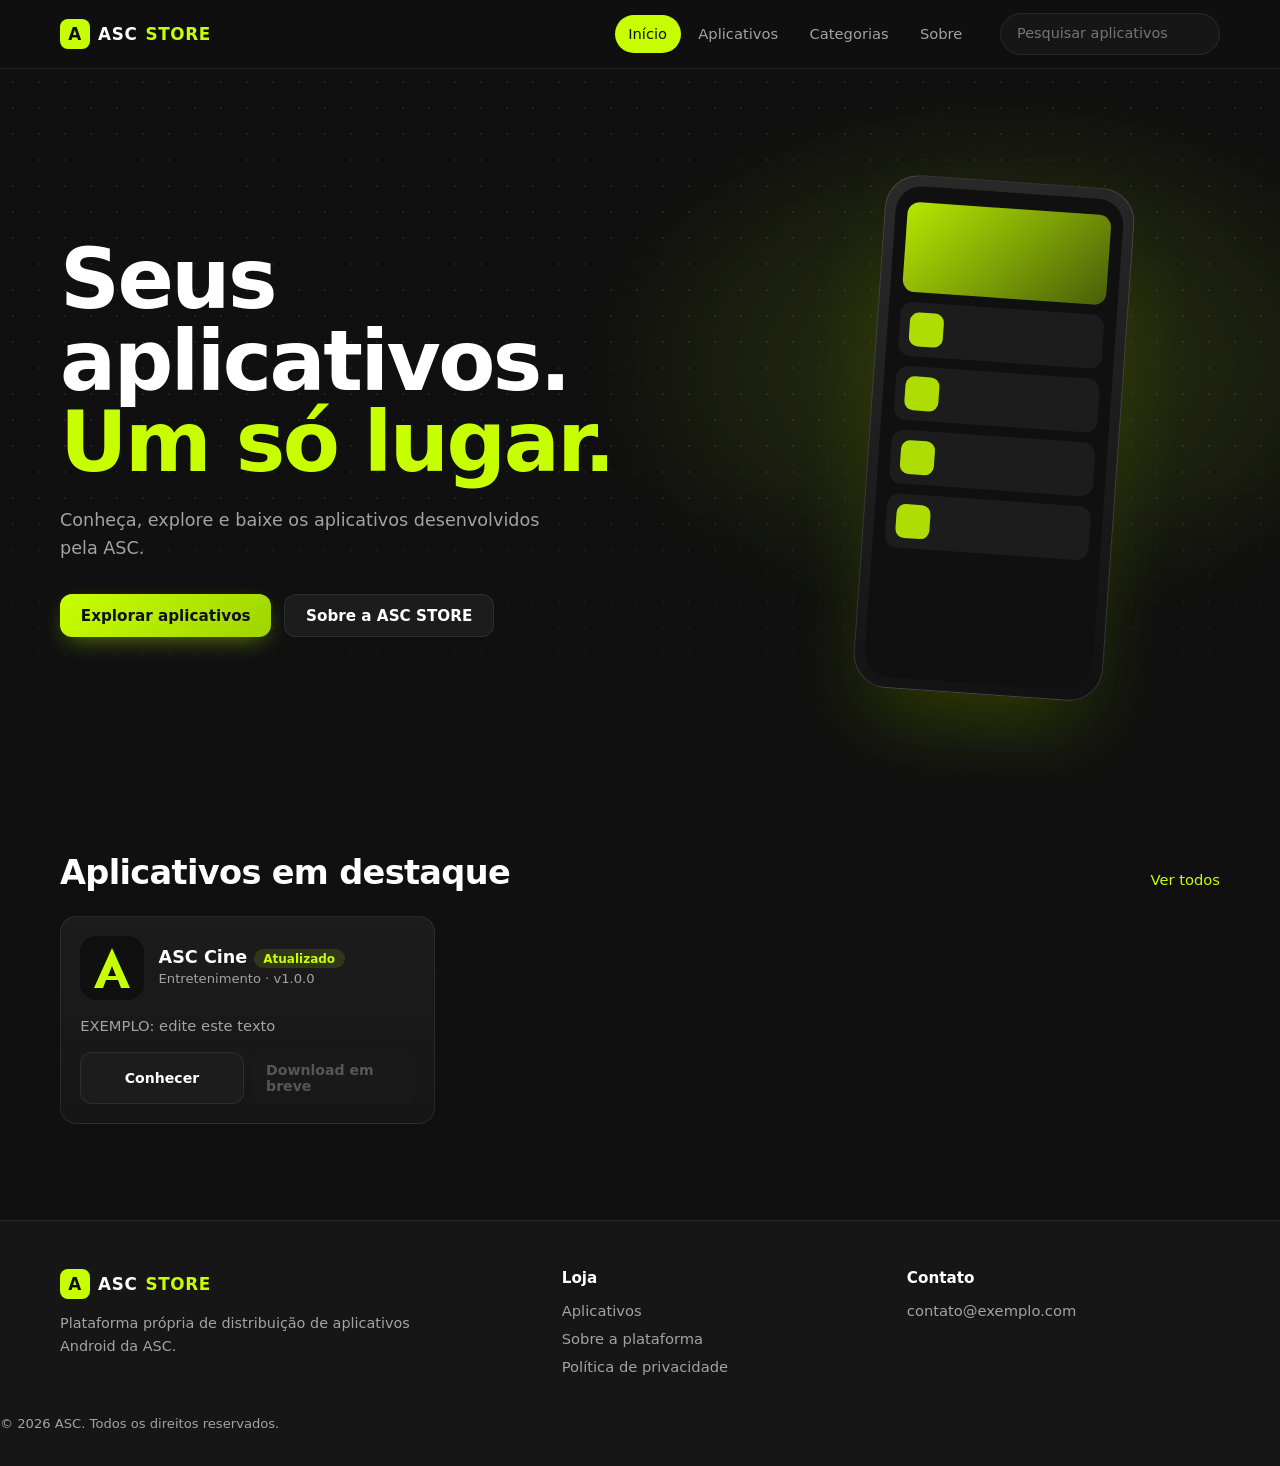
==== index.html @ db4d2349 "Add files via upload" ====
<!doctype html>
<html lang="pt-BR">
<head>
<meta charset="utf-8">
<meta name="viewport" content="width=device-width,initial-scale=1">
<title>ASC STORE — Seus aplicativos. Um só lugar.</title>
<meta name="description" content="Conheça, explore e baixe os aplicativos Android desenvolvidos pela ASC.">
<meta name="theme-color" content="#101010">
<meta property="og:title" content="ASC STORE"><meta property="og:description" content="Conheça, explore e baixe os aplicativos desenvolvidos pela ASC.">
<meta property="og:type" content="website">
<link rel="icon" href="assets/brand/favicon.svg" type="image/svg+xml">
<link rel="stylesheet" href="css/style.css">
</head>
<body>
<a class="skip" href="#main">Ir para o conteúdo</a>
<header class="top"><div class="wrap bar">
  <a class="logo" href="#/" aria-label="ASC STORE – início"><span class="mark">A</span>ASC<b>STORE</b></a>
  <nav id="nav" aria-label="Principal">
    <a href="#/" data-r="home">Início</a><a href="#/apps" data-r="apps">Aplicativos</a>
    <a href="#/apps?cat=" data-r="cats" id="catLink">Categorias</a><a href="#/sobre" data-r="sobre">Sobre</a>
  </nav>
  <form class="search" role="search" id="searchForm"><input id="q" type="search" placeholder="Pesquisar aplicativos" aria-label="Pesquisar aplicativos" autocomplete="off"></form>
</div></header>
<main id="main" tabindex="-1"></main>
<footer class="foot"><div class="wrap">
  <div><a class="logo" href="#/"><span class="mark">A</span>ASC<b>STORE</b></a><p>Plataforma própria de distribuição de aplicativos Android da ASC.</p></div>
  <div><h4>Loja</h4><a href="#/apps">Aplicativos</a><a href="#/sobre">Sobre a plataforma</a><a href="#/privacidade">Política de privacidade</a></div>
  <div><h4>Contato</h4><a id="contact" href="mailto:contato@exemplo.com">contato@exemplo.com</a></div>
</div><p class="copy wrap">© <span id="yr"></span> ASC. Todos os direitos reservados.</p></footer>
<script src="js/app.js"></script>
</body></html>
---- css/style.css ----
:root{--bg:#101010;--s1:#161616;--s2:#1c1c1c;--line:rgba(255,255,255,.08);--lime:#C8FF00;--lime2:#9FD400;--tx:#fff;--mut:#A3A3A3;--r:14px;
--f:"Space Grotesk","Sora",ui-sans-serif,system-ui,"Segoe UI",Roboto,sans-serif}
*{box-sizing:border-box;margin:0}html{scroll-behavior:smooth}
body{background:var(--bg);color:var(--tx);font:16px/1.6 Inter,var(--f);-webkit-font-smoothing:antialiased;min-height:100vh}
a{color:inherit;text-decoration:none}img{max-width:100%;display:block}
:focus-visible{outline:2px solid var(--lime);outline-offset:3px;border-radius:6px}
.skip{position:absolute;left:-999px;background:var(--lime);color:#101010;padding:.5rem 1rem;z-index:99}.skip:focus{left:1rem;top:1rem}
.wrap{width:min(1160px,92%);margin:auto}
.top{position:sticky;top:0;z-index:20;background:rgba(16,16,16,.72);backdrop-filter:blur(16px);border-bottom:1px solid var(--line)}
.bar{display:flex;align-items:center;gap:1.5rem;height:68px}
.logo{display:flex;align-items:center;gap:.5rem;font:700 1.05rem var(--f);letter-spacing:.04em}.logo b{color:var(--lime);font-weight:700}
.mark{display:grid;place-items:center;width:30px;height:30px;border-radius:8px;background:var(--lime);color:#101010;font-weight:800}
nav{display:flex;gap:.25rem;margin-left:auto}nav a{padding:.45rem .85rem;border-radius:999px;color:var(--mut);font-size:.92rem;transition:.2s}
nav a:hover{color:#fff}nav a.on{color:#101010;background:var(--lime)}
.search input{width:220px;background:var(--s1);border:1px solid var(--line);color:#fff;padding:.55rem 1rem;border-radius:999px;font:inherit;font-size:.9rem;transition:.2s}
.search input:focus{outline:none;border-color:var(--lime);box-shadow:0 0 0 4px rgba(200,255,0,.12)}
.btn{display:inline-flex;align-items:center;justify-content:center;gap:.5rem;padding:.7rem 1.3rem;border-radius:12px;font:600 .95rem var(--f);border:1px solid var(--line);background:var(--s2);color:#fff;cursor:pointer;transition:.2s}
.btn:hover{border-color:rgba(200,255,0,.5)}
.btn.pri{background:linear-gradient(135deg,var(--lime),var(--lime2));color:#101010;border:0;box-shadow:0 8px 24px -8px rgba(200,255,0,.5)}
.btn.pri:hover{transform:translateY(-2px);box-shadow:0 12px 30px -8px rgba(200,255,0,.65)}
.btn[aria-disabled=true]{opacity:.45;pointer-events:none;box-shadow:none;background:var(--s2);color:var(--mut)}
.hero{position:relative;overflow:hidden;padding:clamp(3rem,9vw,7rem) 0}
.hero:before{content:"";position:absolute;inset:0;background:radial-gradient(600px 400px at 78% 40%,rgba(200,255,0,.16),transparent 70%),radial-gradient(circle,rgba(255,255,255,.07) 1px,transparent 1.5px) 0 0/26px 26px;-webkit-mask:linear-gradient(#000 55%,transparent);mask:linear-gradient(#000 55%,transparent)}
.hero .wrap{position:relative;display:grid;grid-template-columns:1.2fr .8fr;gap:2rem;align-items:center}
h1{font:700 clamp(2.6rem,7vw,5.2rem)/.98 var(--f);letter-spacing:-.03em;animation:in .8s both}
h1 span{display:block;color:var(--lime)}
.hero p{color:var(--mut);max-width:46ch;margin:1.4rem 0 2rem;font-size:1.1rem}.hero .row{display:flex;gap:.8rem;flex-wrap:wrap}
@keyframes in{from{opacity:0;transform:translateY(18px)}}
.phone{justify-self:center;width:250px;aspect-ratio:9/18.5;border-radius:34px;padding:10px;background:linear-gradient(160deg,#2a2a2a,#111);border:1px solid rgba(255,255,255,.14);box-shadow:0 40px 80px -20px rgba(200,255,0,.25),0 30px 60px -20px #000;transform:rotate(4deg)}
.screen{height:100%;border-radius:26px;background:var(--bg);padding:16px 12px;display:grid;gap:10px;align-content:start;overflow:hidden}
.screen i{display:block;height:54px;border-radius:12px;background:var(--s2);position:relative}.screen i:first-child{height:90px;background:linear-gradient(135deg,rgba(200,255,0,.9),rgba(159,212,0,.4))}
.screen i:not(:first-child):after{content:"";position:absolute;left:10px;top:10px;width:34px;height:34px;border-radius:9px;background:var(--lime);opacity:.85}
section.blk{padding:3rem 0}.head{display:flex;justify-content:space-between;align-items:end;gap:1rem;margin-bottom:1.5rem}
h2{font:700 clamp(1.5rem,3vw,2.1rem)/1.1 var(--f);letter-spacing:-.02em}.head a{color:var(--lime);font-size:.92rem}
.grid{display:grid;grid-template-columns:repeat(auto-fill,minmax(290px,1fr));gap:1.1rem}
.card{display:flex;flex-direction:column;gap:.9rem;padding:1.2rem;border-radius:16px;background:linear-gradient(180deg,var(--s2),var(--s1));border:1px solid var(--line);transition:.25s}
.card:hover{transform:translateY(-4px);border-color:rgba(200,255,0,.45);box-shadow:0 20px 40px -20px rgba(200,255,0,.25)}
.ch{display:flex;gap:.9rem;align-items:center}.ico{width:64px;height:64px;border-radius:16px;object-fit:cover;background:var(--s2);flex:none}
.card h3{font:600 1.1rem var(--f)}.meta{color:var(--mut);font-size:.82rem}.card p{color:var(--mut);font-size:.92rem;flex:1}
.acts{display:flex;gap:.6rem}.acts .btn{flex:1;padding:.6rem .8rem;font-size:.88rem}
.tag{display:inline-block;font-size:.75rem;padding:.15rem .6rem;border-radius:999px;background:rgba(200,255,0,.12);color:var(--lime);margin-left:.4rem}
.tools{display:flex;gap:.7rem;flex-wrap:wrap;margin-bottom:1.5rem}
.tools select{background:var(--s1);color:#fff;border:1px solid var(--line);border-radius:12px;padding:.6rem 1rem;font:inherit;font-size:.9rem}
.chips{display:flex;gap:.5rem;flex-wrap:wrap}.chip{padding:.45rem 1rem;border-radius:999px;border:1px solid var(--line);background:var(--s1);color:var(--mut);cursor:pointer;font:inherit;font-size:.88rem;transition:.2s}
.chip[aria-pressed=true]{background:var(--lime);color:#101010;border-color:var(--lime)}
.empty{padding:3rem;text-align:center;color:var(--mut);border:1px dashed var(--line);border-radius:var(--r)}
.det{padding:2.5rem 0 4rem}.back{color:var(--mut);font-size:.9rem}.dh{display:flex;gap:1.5rem;align-items:center;margin:1.5rem 0 2rem;flex-wrap:wrap}
.dh .ico{width:112px;height:112px;border-radius:26px}.dh h1{font-size:clamp(2rem,5vw,3rem);animation:none}
.facts{display:grid;grid-template-columns:repeat(auto-fit,minmax(160px,1fr));gap:.8rem;margin:2rem 0}
.facts div{padding:1rem;border-radius:var(--r);background:var(--s1);border:1px solid var(--line)}.facts small{display:block;color:var(--mut);font-size:.78rem}.facts b{font:600 1rem var(--f)}
.shots{display:flex;gap:1rem;overflow-x:auto;padding-bottom:.6rem}.shots img{height:360px;border-radius:18px;border:1px solid var(--line)}
.hist{border-left:2px solid var(--line);padding-left:1.2rem;display:grid;gap:1.2rem;margin-top:1rem}.hist li{list-style:none}.hist ul{color:var(--mut);padding-left:1.1rem}
.prose{max-width:68ch;padding:3rem 0 5rem}.prose h1{font-size:2.6rem;animation:none;margin-bottom:1rem}.prose p{color:var(--mut);margin-bottom:1rem}
.foot{margin-top:3rem;border-top:1px solid var(--line);background:var(--s1);padding-top:3rem}.foot .wrap:first-child{display:grid;grid-template-columns:1.5fr 1fr 1fr;gap:2rem}
.foot h4{font:600 .95rem var(--f);margin-bottom:.6rem}.foot a:not(.logo){display:block;color:var(--mut);font-size:.92rem;padding:.15rem 0}.foot a:hover{color:var(--lime)}.foot p{color:var(--mut);font-size:.9rem;margin-top:.8rem;max-width:40ch}
.copy{padding:2rem 0;margin:0!important;font-size:.82rem!important}
@media(max-width:820px){.hero .wrap{grid-template-columns:1fr}.phone{display:none}.bar{flex-wrap:wrap;height:auto;padding:.7rem 0;gap:.6rem}nav{order:3;width:100%;margin:0;overflow-x:auto}.search{flex:1;margin-left:auto}.search input{width:100%}.foot .wrap:first-child{grid-template-columns:1fr}}
@media(prefers-reduced-motion:reduce){*{animation:none!important;transition:none!important}html{scroll-behavior:auto}}
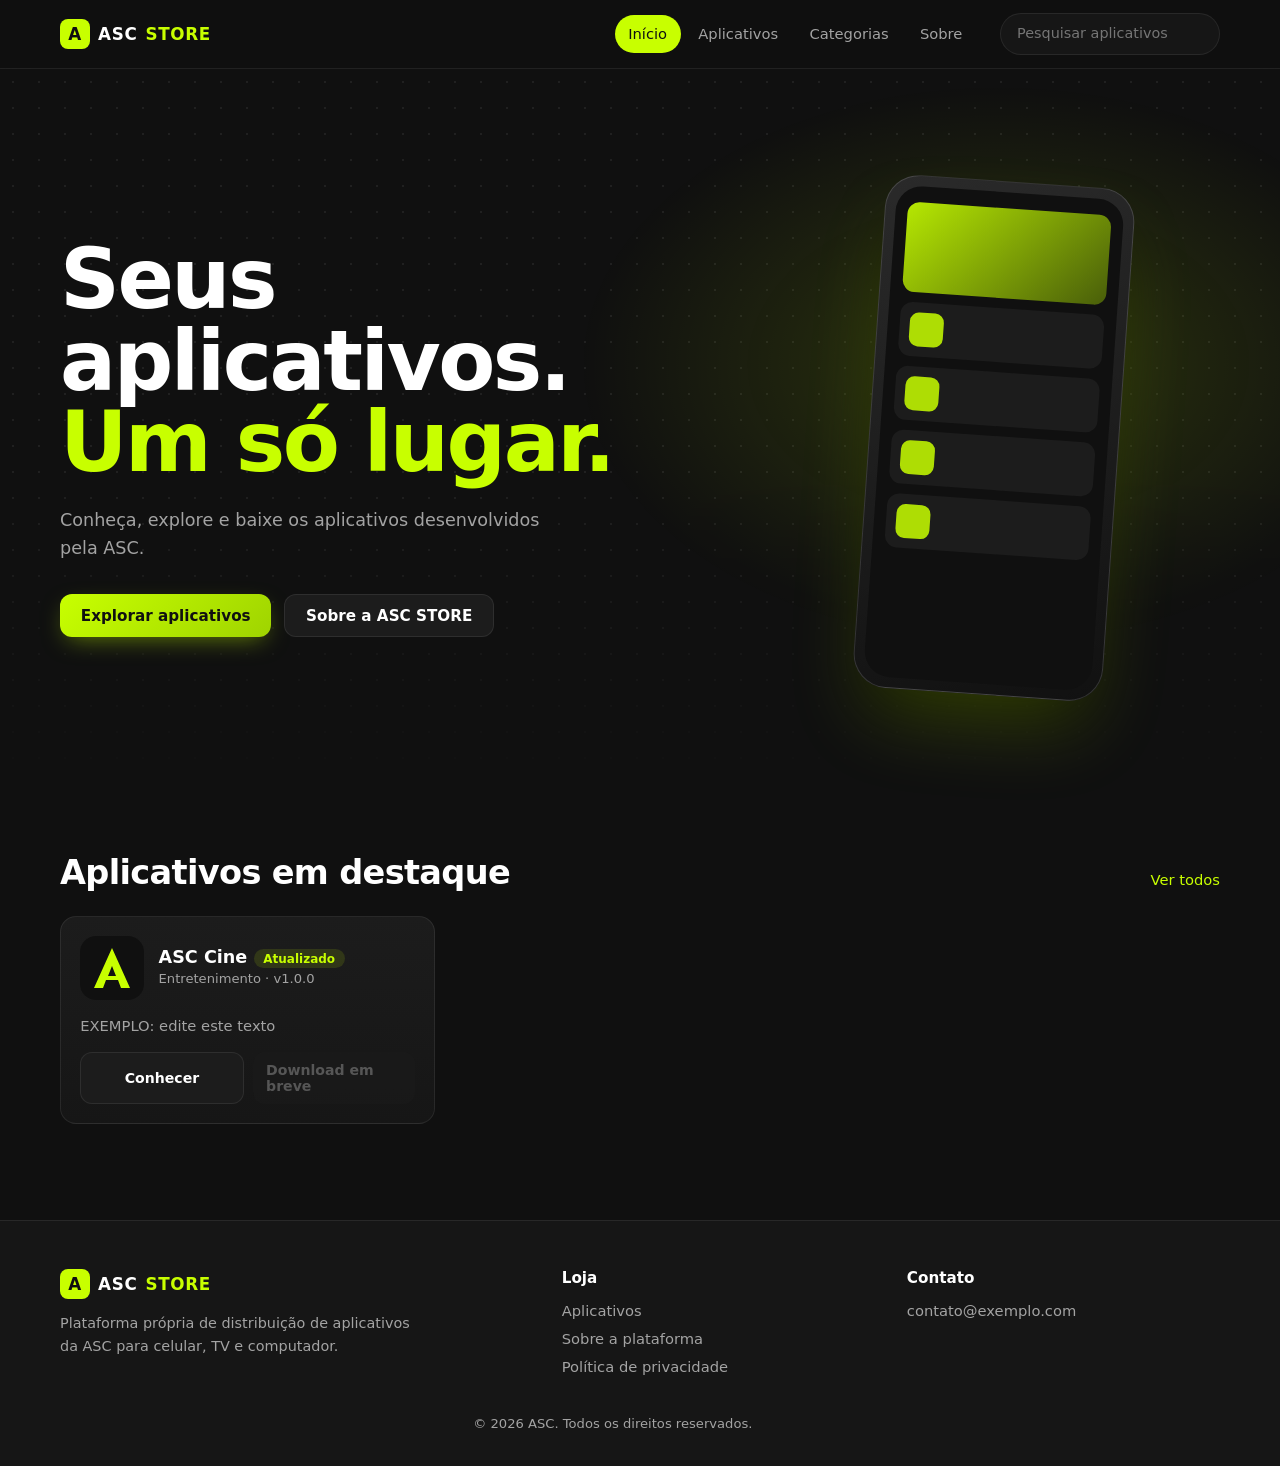
==== commit 754a8630: "Add files via upload" ====
--- a/index.html
+++ b/index.html
@@ -4,7 +4,7 @@
 <meta charset="utf-8">
 <meta name="viewport" content="width=device-width,initial-scale=1">
 <title>ASC STORE — Seus aplicativos. Um só lugar.</title>
-<meta name="description" content="Conheça, explore e baixe os aplicativos Android desenvolvidos pela ASC.">
+<meta name="description" content="Conheça, explore e baixe os aplicativos da ASC para celular, TV Box, Smart TV e computador.">
 <meta name="theme-color" content="#101010">
 <meta property="og:title" content="ASC STORE"><meta property="og:description" content="Conheça, explore e baixe os aplicativos desenvolvidos pela ASC.">
 <meta property="og:type" content="website">
@@ -23,7 +23,7 @@
 </div></header>
 <main id="main" tabindex="-1"></main>
 <footer class="foot"><div class="wrap">
-  <div><a class="logo" href="#/"><span class="mark">A</span>ASC<b>STORE</b></a><p>Plataforma própria de distribuição de aplicativos Android da ASC.</p></div>
+  <div><a class="logo" href="#/"><span class="mark">A</span>ASC<b>STORE</b></a><p>Plataforma própria de distribuição de aplicativos da ASC para celular, TV e computador.</p></div>
   <div><h4>Loja</h4><a href="#/apps">Aplicativos</a><a href="#/sobre">Sobre a plataforma</a><a href="#/privacidade">Política de privacidade</a></div>
   <div><h4>Contato</h4><a id="contact" href="mailto:contato@exemplo.com">contato@exemplo.com</a></div>
 </div><p class="copy wrap">© <span id="yr"></span> ASC. Todos os direitos reservados.</p></footer>
--- a/css/style.css
+++ b/css/style.css
@@ -53,6 +53,10 @@
 .prose{max-width:68ch;padding:3rem 0 5rem}.prose h1{font-size:2.6rem;animation:none;margin-bottom:1rem}.prose p{color:var(--mut);margin-bottom:1rem}
 .foot{margin-top:3rem;border-top:1px solid var(--line);background:var(--s1);padding-top:3rem}.foot .wrap:first-child{display:grid;grid-template-columns:1.5fr 1fr 1fr;gap:2rem}
 .foot h4{font:600 .95rem var(--f);margin-bottom:.6rem}.foot a:not(.logo){display:block;color:var(--mut);font-size:.92rem;padding:.15rem 0}.foot a:hover{color:var(--lime)}.foot p{color:var(--mut);font-size:.9rem;margin-top:.8rem;max-width:40ch}
-.copy{padding:2rem 0;margin:0!important;font-size:.82rem!important}
+.copy{padding:2rem 0;margin:0 auto!important;font-size:.82rem!important}
 @media(max-width:820px){.hero .wrap{grid-template-columns:1fr}.phone{display:none}.bar{flex-wrap:wrap;height:auto;padding:.7rem 0;gap:.6rem}nav{order:3;width:100%;margin:0;overflow-x:auto}.search{flex:1;margin-left:auto}.search input{width:100%}.foot .wrap:first-child{grid-template-columns:1fr}}
 @media(prefers-reduced-motion:reduce){*{animation:none!important;transition:none!important}html{scroll-behavior:auto}}
+.plats{display:flex;gap:.35rem;flex-wrap:wrap}.plat{font-size:.72rem;padding:.12rem .6rem;border-radius:999px;border:1px solid var(--line);color:var(--mut)}
+.det .plats{margin:-1rem 0 1.5rem}.dls{display:grid;gap:.7rem;margin:1rem 0 2rem;max-width:720px}
+.dl{display:flex;align-items:center;gap:1rem;padding:1rem 1.2rem;border-radius:var(--r);background:var(--s1);border:1px solid var(--line);transition:.2s;flex-wrap:wrap}
+.dl:hover{border-color:rgba(200,255,0,.5)}.dl b{font:600 1rem var(--f)}.dl small{color:var(--mut);flex:1;min-width:140px}
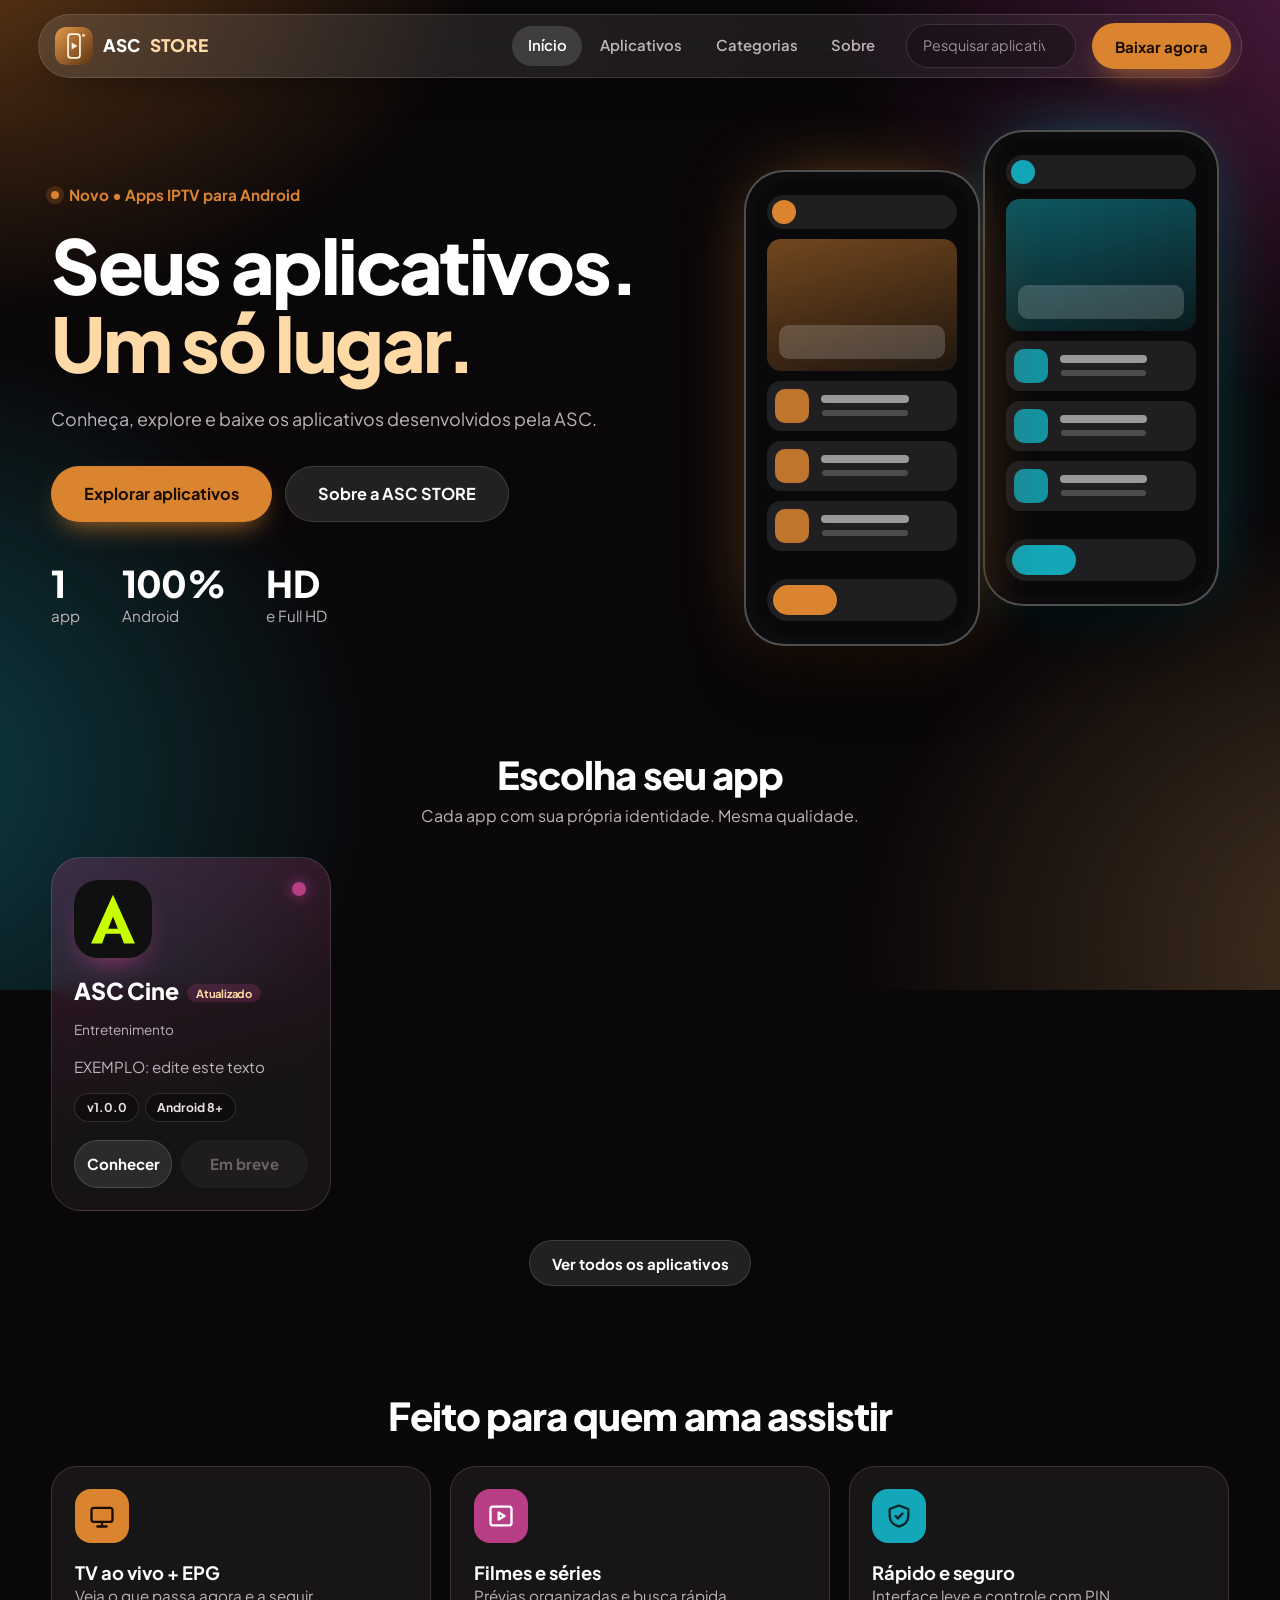
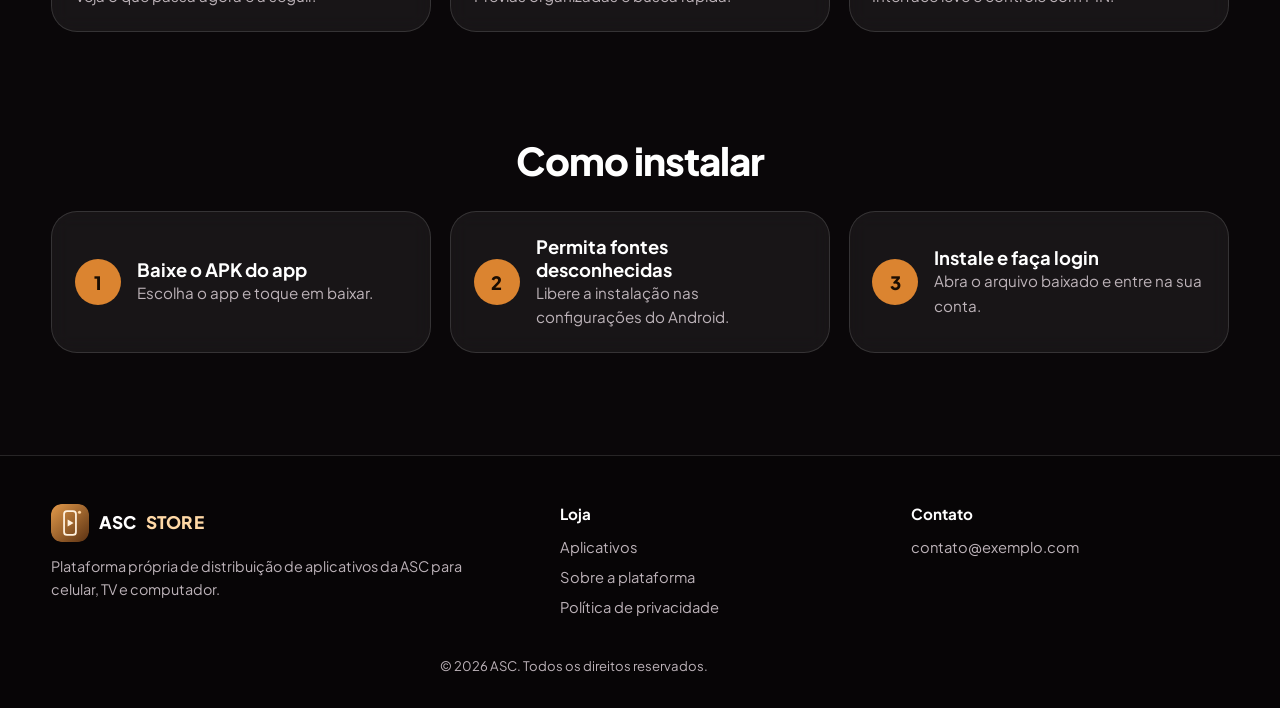
==== commit b8e27ef4: "Add files via upload" ====
--- a/index.html
+++ b/index.html
@@ -5,27 +5,34 @@
 <meta name="viewport" content="width=device-width,initial-scale=1">
 <title>ASC STORE — Seus aplicativos. Um só lugar.</title>
 <meta name="description" content="Conheça, explore e baixe os aplicativos da ASC para celular, TV Box, Smart TV e computador.">
-<meta name="theme-color" content="#101010">
+<meta name="theme-color" content="#0a0709">
 <meta property="og:title" content="ASC STORE"><meta property="og:description" content="Conheça, explore e baixe os aplicativos desenvolvidos pela ASC.">
 <meta property="og:type" content="website">
-<link rel="icon" href="assets/brand/favicon.svg" type="image/svg+xml">
-<link rel="stylesheet" href="css/style.css">
+<link rel="icon" href="assets/brand/logo.svg" type="image/svg+xml">
+<link rel="preconnect" href="https://fonts.googleapis.com"><link rel="preconnect" href="https://fonts.gstatic.com" crossorigin>
+<link rel="stylesheet" href="css/style.css?v=2">
 </head>
 <body>
 <a class="skip" href="#main">Ir para o conteúdo</a>
-<header class="top"><div class="wrap bar">
-  <a class="logo" href="#/" aria-label="ASC STORE – início"><span class="mark">A</span>ASC<b>STORE</b></a>
-  <nav id="nav" aria-label="Principal">
-    <a href="#/" data-r="home">Início</a><a href="#/apps" data-r="apps">Aplicativos</a>
-    <a href="#/apps?cat=" data-r="cats" id="catLink">Categorias</a><a href="#/sobre" data-r="sobre">Sobre</a>
-  </nav>
-  <form class="search" role="search" id="searchForm"><input id="q" type="search" placeholder="Pesquisar aplicativos" aria-label="Pesquisar aplicativos" autocomplete="off"></form>
+<header class="top" id="top"><div class="bar">
+  <a class="logo" href="#/" aria-label="ASC STORE – início"><img src="assets/brand/logo.svg" alt="" width="38" height="38">ASC <b>STORE</b></a>
+  <div class="menu" id="menu">
+    <nav id="nav" aria-label="Principal">
+      <a href="#/" data-r="home">Início</a><a href="#/apps" data-r="apps">Aplicativos</a>
+      <a href="#/apps?cat=" data-r="cats" id="catLink">Categorias</a><a href="#/sobre" data-r="sobre">Sobre</a>
+    </nav>
+    <form class="search" role="search" id="searchForm"><input id="q" type="search" placeholder="Pesquisar aplicativos" aria-label="Pesquisar aplicativos" autocomplete="off"></form>
+    <a class="btn pri" href="#/apps">Baixar agora</a>
+  </div>
+  <button class="burger" id="burger" type="button" aria-label="Abrir menu" aria-expanded="false" aria-controls="menu"><span></span><span></span><span></span></button>
 </div></header>
 <main id="main" tabindex="-1"></main>
 <footer class="foot"><div class="wrap">
-  <div><a class="logo" href="#/"><span class="mark">A</span>ASC<b>STORE</b></a><p>Plataforma própria de distribuição de aplicativos da ASC para celular, TV e computador.</p></div>
+  <div><a class="logo" href="#/"><img src="assets/brand/logo.svg" alt="" width="38" height="38">ASC <b>STORE</b></a><p>Plataforma própria de distribuição de aplicativos da ASC para celular, TV e computador.</p></div>
   <div><h4>Loja</h4><a href="#/apps">Aplicativos</a><a href="#/sobre">Sobre a plataforma</a><a href="#/privacidade">Política de privacidade</a></div>
   <div><h4>Contato</h4><a id="contact" href="mailto:contato@exemplo.com">contato@exemplo.com</a></div>
 </div><p class="copy wrap">© <span id="yr"></span> ASC. Todos os direitos reservados.</p></footer>
-<script src="js/app.js"></script>
+<div class="toast" id="toast" role="status" aria-live="polite"></div>
+<div class="tvbar" aria-hidden="true"><span>◄ ► ▲ ▼ <b>Navegar</b></span><span><b>OK</b> Selecionar</span><span>◄ <b>Voltar</b></span></div>
+<script src="js/app.js?v=2"></script>
 </body></html>
--- a/css/style.css
+++ b/css/style.css
@@ -1,62 +1,138 @@
-:root{--bg:#101010;--s1:#161616;--s2:#1c1c1c;--line:rgba(255,255,255,.08);--lime:#C8FF00;--lime2:#9FD400;--tx:#fff;--mut:#A3A3A3;--r:14px;
---f:"Space Grotesk","Sora",ui-sans-serif,system-ui,"Segoe UI",Roboto,sans-serif}
-*{box-sizing:border-box;margin:0}html{scroll-behavior:smooth}
-body{background:var(--bg);color:var(--tx);font:16px/1.6 Inter,var(--f);-webkit-font-smoothing:antialiased;min-height:100vh}
+@import url("https://fonts.googleapis.com/css2?family=Plus+Jakarta+Sans:wght@500;600;700;800&display=swap");
+:root{--bg:#0a0709;--s1:rgba(255,255,255,.06);--s2:rgba(255,255,255,.09);--line:rgba(255,255,255,.13);
+--acc:#DB8430;--acr:219,132,48;--on:#1a0d02;--lime:#DB8430;--peach:#FFD9A6;--tx:#fff;--mut:#BDB3B9;--r:16px;
+--f:"Plus Jakarta Sans",ui-sans-serif,system-ui,"Segoe UI",Roboto,"Helvetica Neue",Arial,sans-serif;--ease:cubic-bezier(.2,.7,.2,1)}
+.ac0{--acr:219,132,48;--acc:#DB8430;--on:#1a0d02}.ac1{--acr:184,63,134;--acc:#B83F86;--on:#fff}
+.ac2{--acr:19,167,184;--acc:#13A7B8;--on:#04262b}.ac3{--acr:227,192,127;--acc:#E3C07F;--on:#2a1d08}
+*{box-sizing:border-box;margin:0}
+html{scroll-behavior:smooth;cursor:default}
+body{min-height:100vh;color:var(--tx);font:1rem/1.6 var(--f);background:var(--bg);-webkit-font-smoothing:antialiased;overflow-x:hidden;
+cursor:default;-webkit-user-select:none;user-select:none;caret-color:transparent;-webkit-tap-highlight-color:transparent}
+body:before{content:"";position:fixed;top:-10%;left:-10%;right:-10%;bottom:-10%;z-index:-1;pointer-events:none;
+background:radial-gradient(900px 620px at 4% 2%,rgba(124,72,26,.78),transparent 62%),radial-gradient(900px 700px at 98% 6%,rgba(112,36,92,.68),transparent 62%),
+radial-gradient(820px 720px at 0% 80%,rgba(16,112,124,.55),transparent 62%),radial-gradient(900px 720px at 100% 96%,rgba(134,98,58,.5),transparent 62%);animation:drift 30s ease-in-out infinite alternate}
+@keyframes drift{to{transform:translate3d(2%,-2%,0) scale(1.08)}}
+::selection{background:rgba(219,132,48,.45)}
 a{color:inherit;text-decoration:none}img{max-width:100%;display:block}
-:focus-visible{outline:2px solid var(--lime);outline-offset:3px;border-radius:6px}
-.skip{position:absolute;left:-999px;background:var(--lime);color:#101010;padding:.5rem 1rem;z-index:99}.skip:focus{left:1rem;top:1rem}
-.wrap{width:min(1160px,92%);margin:auto}
-.top{position:sticky;top:0;z-index:20;background:rgba(16,16,16,.72);backdrop-filter:blur(16px);border-bottom:1px solid var(--line)}
-.bar{display:flex;align-items:center;gap:1.5rem;height:68px}
-.logo{display:flex;align-items:center;gap:.5rem;font:700 1.05rem var(--f);letter-spacing:.04em}.logo b{color:var(--lime);font-weight:700}
-.mark{display:grid;place-items:center;width:30px;height:30px;border-radius:8px;background:var(--lime);color:#101010;font-weight:800}
-nav{display:flex;gap:.25rem;margin-left:auto}nav a{padding:.45rem .85rem;border-radius:999px;color:var(--mut);font-size:.92rem;transition:.2s}
-nav a:hover{color:#fff}nav a.on{color:#101010;background:var(--lime)}
-.search input{width:220px;background:var(--s1);border:1px solid var(--line);color:#fff;padding:.55rem 1rem;border-radius:999px;font:inherit;font-size:.9rem;transition:.2s}
-.search input:focus{outline:none;border-color:var(--lime);box-shadow:0 0 0 4px rgba(200,255,0,.12)}
-.btn{display:inline-flex;align-items:center;justify-content:center;gap:.5rem;padding:.7rem 1.3rem;border-radius:12px;font:600 .95rem var(--f);border:1px solid var(--line);background:var(--s2);color:#fff;cursor:pointer;transition:.2s}
-.btn:hover{border-color:rgba(200,255,0,.5)}
-.btn.pri{background:linear-gradient(135deg,var(--lime),var(--lime2));color:#101010;border:0;box-shadow:0 8px 24px -8px rgba(200,255,0,.5)}
-.btn.pri:hover{transform:translateY(-2px);box-shadow:0 12px 30px -8px rgba(200,255,0,.65)}
-.btn[aria-disabled=true]{opacity:.45;pointer-events:none;box-shadow:none;background:var(--s2);color:var(--mut)}
-.hero{position:relative;overflow:hidden;padding:clamp(3rem,9vw,7rem) 0}
-.hero:before{content:"";position:absolute;inset:0;background:radial-gradient(600px 400px at 78% 40%,rgba(200,255,0,.16),transparent 70%),radial-gradient(circle,rgba(255,255,255,.07) 1px,transparent 1.5px) 0 0/26px 26px;-webkit-mask:linear-gradient(#000 55%,transparent);mask:linear-gradient(#000 55%,transparent)}
-.hero .wrap{position:relative;display:grid;grid-template-columns:1.2fr .8fr;gap:2rem;align-items:center}
-h1{font:700 clamp(2.6rem,7vw,5.2rem)/.98 var(--f);letter-spacing:-.03em;animation:in .8s both}
-h1 span{display:block;color:var(--lime)}
-.hero p{color:var(--mut);max-width:46ch;margin:1.4rem 0 2rem;font-size:1.1rem}.hero .row{display:flex;gap:.8rem;flex-wrap:wrap}
-@keyframes in{from{opacity:0;transform:translateY(18px)}}
-.phone{justify-self:center;width:250px;aspect-ratio:9/18.5;border-radius:34px;padding:10px;background:linear-gradient(160deg,#2a2a2a,#111);border:1px solid rgba(255,255,255,.14);box-shadow:0 40px 80px -20px rgba(200,255,0,.25),0 30px 60px -20px #000;transform:rotate(4deg)}
-.screen{height:100%;border-radius:26px;background:var(--bg);padding:16px 12px;display:grid;gap:10px;align-content:start;overflow:hidden}
-.screen i{display:block;height:54px;border-radius:12px;background:var(--s2);position:relative}.screen i:first-child{height:90px;background:linear-gradient(135deg,rgba(200,255,0,.9),rgba(159,212,0,.4))}
-.screen i:not(:first-child):after{content:"";position:absolute;left:10px;top:10px;width:34px;height:34px;border-radius:9px;background:var(--lime);opacity:.85}
-section.blk{padding:3rem 0}.head{display:flex;justify-content:space-between;align-items:end;gap:1rem;margin-bottom:1.5rem}
-h2{font:700 clamp(1.5rem,3vw,2.1rem)/1.1 var(--f);letter-spacing:-.02em}.head a{color:var(--lime);font-size:.92rem}
-.grid{display:grid;grid-template-columns:repeat(auto-fill,minmax(290px,1fr));gap:1.1rem}
-.card{display:flex;flex-direction:column;gap:.9rem;padding:1.2rem;border-radius:16px;background:linear-gradient(180deg,var(--s2),var(--s1));border:1px solid var(--line);transition:.25s}
-.card:hover{transform:translateY(-4px);border-color:rgba(200,255,0,.45);box-shadow:0 20px 40px -20px rgba(200,255,0,.25)}
-.ch{display:flex;gap:.9rem;align-items:center}.ico{width:64px;height:64px;border-radius:16px;object-fit:cover;background:var(--s2);flex:none}
-.card h3{font:600 1.1rem var(--f)}.meta{color:var(--mut);font-size:.82rem}.card p{color:var(--mut);font-size:.92rem;flex:1}
-.acts{display:flex;gap:.6rem}.acts .btn{flex:1;padding:.6rem .8rem;font-size:.88rem}
-.tag{display:inline-block;font-size:.75rem;padding:.15rem .6rem;border-radius:999px;background:rgba(200,255,0,.12);color:var(--lime);margin-left:.4rem}
-.tools{display:flex;gap:.7rem;flex-wrap:wrap;margin-bottom:1.5rem}
-.tools select{background:var(--s1);color:#fff;border:1px solid var(--line);border-radius:12px;padding:.6rem 1rem;font:inherit;font-size:.9rem}
-.chips{display:flex;gap:.5rem;flex-wrap:wrap}.chip{padding:.45rem 1rem;border-radius:999px;border:1px solid var(--line);background:var(--s1);color:var(--mut);cursor:pointer;font:inherit;font-size:.88rem;transition:.2s}
-.chip[aria-pressed=true]{background:var(--lime);color:#101010;border-color:var(--lime)}
-.empty{padding:3rem;text-align:center;color:var(--mut);border:1px dashed var(--line);border-radius:var(--r)}
-.det{padding:2.5rem 0 4rem}.back{color:var(--mut);font-size:.9rem}.dh{display:flex;gap:1.5rem;align-items:center;margin:1.5rem 0 2rem;flex-wrap:wrap}
-.dh .ico{width:112px;height:112px;border-radius:26px}.dh h1{font-size:clamp(2rem,5vw,3rem);animation:none}
-.facts{display:grid;grid-template-columns:repeat(auto-fit,minmax(160px,1fr));gap:.8rem;margin:2rem 0}
-.facts div{padding:1rem;border-radius:var(--r);background:var(--s1);border:1px solid var(--line)}.facts small{display:block;color:var(--mut);font-size:.78rem}.facts b{font:600 1rem var(--f)}
-.shots{display:flex;gap:1rem;overflow-x:auto;padding-bottom:.6rem}.shots img{height:360px;border-radius:18px;border:1px solid var(--line)}
-.hist{border-left:2px solid var(--line);padding-left:1.2rem;display:grid;gap:1.2rem;margin-top:1rem}.hist li{list-style:none}.hist ul{color:var(--mut);padding-left:1.1rem}
-.prose{max-width:68ch;padding:3rem 0 5rem}.prose h1{font-size:2.6rem;animation:none;margin-bottom:1rem}.prose p{color:var(--mut);margin-bottom:1rem}
-.foot{margin-top:3rem;border-top:1px solid var(--line);background:var(--s1);padding-top:3rem}.foot .wrap:first-child{display:grid;grid-template-columns:1.5fr 1fr 1fr;gap:2rem}
-.foot h4{font:600 .95rem var(--f);margin-bottom:.6rem}.foot a:not(.logo){display:block;color:var(--mut);font-size:.92rem;padding:.15rem 0}.foot a:hover{color:var(--lime)}.foot p{color:var(--mut);font-size:.9rem;margin-top:.8rem;max-width:40ch}
+a,button,.btn,.chip,select,summary,label[for]{cursor:pointer}
+input,textarea{cursor:text;-webkit-user-select:text;user-select:text;caret-color:auto}
+.adm,.prose{-webkit-user-select:text;user-select:text}
+main:focus{outline:none}
+:focus-visible{outline:3px solid var(--peach);outline-offset:3px;border-radius:10px}
+.skip{position:absolute;left:-999px;background:var(--peach);color:#1a0d02;padding:.5rem 1rem;z-index:99;border-radius:8px}.skip:focus{left:1rem;top:1rem}
+.wrap{width:min(1180px,92%);margin:auto}
+/* Topo */
+.top{position:sticky;top:0;z-index:30;padding:14px 0}
+.bar{position:relative;width:min(1240px,94%);margin:auto;display:flex;align-items:center;gap:1rem;height:64px;padding:0 10px 0 16px;border-radius:999px;
+background:linear-gradient(90deg,rgba(255,255,255,.12),rgba(255,255,255,.05));border:1px solid var(--line);-webkit-backdrop-filter:blur(18px);backdrop-filter:blur(18px);box-shadow:0 18px 40px -24px #000}
+.logo{display:flex;align-items:center;gap:.6rem;font-weight:800;font-size:1.08rem;letter-spacing:.01em;white-space:nowrap}.logo img{width:38px;height:38px;border-radius:11px}.logo b{color:var(--peach);font-weight:800}
+.mark{display:grid;place-items:center;width:30px;height:30px;border-radius:9px;background:linear-gradient(135deg,#E39A4A,#7a4318);color:#fff;font-weight:800}
+.menu{flex:1;display:flex;align-items:center;gap:1rem}
+nav{display:flex;gap:.2rem;margin-left:auto}nav a{padding:.5rem .95rem;border-radius:999px;color:var(--mut);font-size:.93rem;font-weight:600;transition:color .2s,background .2s}
+nav a:hover{color:#fff}nav a.on{color:#fff;background:rgba(255,255,255,.14)}
+.search input{width:170px;background:rgba(0,0,0,.28);border:1px solid var(--line);color:#fff;padding:.58rem 1rem;border-radius:999px;font:inherit;font-size:.9rem;transition:width .3s var(--ease),border-color .2s,box-shadow .2s}
+.search input::placeholder{color:#9c9298}.search input:focus{outline:none;width:240px;border-color:var(--acc);box-shadow:0 0 0 4px rgba(219,132,48,.2)}
+.burger{display:none;margin-left:auto;width:44px;height:44px;border-radius:50%;border:0;background:transparent;color:#fff;flex-direction:column;justify-content:center;align-items:center;gap:5px}
+.burger span{display:block;width:22px;height:2.5px;border-radius:2px;background:#fff;transition:transform .3s var(--ease),opacity .2s}
+.top.open .burger span:nth-child(1){transform:translateY(7.5px) rotate(45deg)}.top.open .burger span:nth-child(2){opacity:0}.top.open .burger span:nth-child(3){transform:translateY(-7.5px) rotate(-45deg)}
+/* Botões */
+.btn{position:relative;overflow:hidden;display:inline-flex;align-items:center;justify-content:center;gap:.5rem;height:46px;padding:0 1.35rem;border-radius:999px;font:700 .94rem var(--f);border:1px solid var(--line);background:rgba(255,255,255,.1);color:#fff;transition:transform .25s var(--ease),border-color .2s,background .2s,box-shadow .3s}
+.btn:hover{background:rgba(255,255,255,.16);border-color:rgba(255,255,255,.3)}.btn:active{transform:scale(.97)}
+.btn.pri{background:rgb(var(--acr));color:var(--on);border-color:transparent;box-shadow:0 12px 28px -12px rgba(var(--acr),.9)}
+.btn.pri:hover{background:rgb(var(--acr));transform:translateY(-2px);box-shadow:0 18px 34px -12px rgba(var(--acr),1)}
+.btn.pri:after{content:"";position:absolute;top:0;bottom:0;left:-60%;width:40%;background:linear-gradient(100deg,transparent,rgba(255,255,255,.45),transparent);transform:skewX(-20deg);transition:left .6s var(--ease)}
+.btn.pri:hover:after{left:130%}
+.btn.big{height:56px;padding:0 2rem;font-size:1.02rem}
+.btn[aria-disabled=true]{opacity:.5;pointer-events:none;box-shadow:none;background:rgba(255,255,255,.08);color:var(--mut);cursor:not-allowed}
+/* Início */
+.hero{position:relative;padding:clamp(2rem,6vw,4.5rem) 0 clamp(2rem,5vw,3.5rem)}
+.hw{width:min(1180px,92%);margin:auto;display:grid;grid-template-columns:1.1fr .9fr;gap:2rem;align-items:center}
+.hl>*{animation:rise .85s var(--ease) both}.hl>:nth-child(2){animation-delay:.08s}.hl>:nth-child(3){animation-delay:.18s}.hl>:nth-child(4){animation-delay:.28s}.hl>:nth-child(5){animation-delay:.4s}
+@keyframes rise{from{opacity:0;transform:translateY(22px)}}
+.eb{display:inline-flex;align-items:center;gap:.6rem;color:var(--acc);font-weight:700;font-size:.95rem;margin-bottom:1.2rem}.eb:before{content:"";width:8px;height:8px;border-radius:50%;background:var(--acc);box-shadow:0 0 0 5px rgba(219,132,48,.2);animation:pulse 2.4s ease-in-out infinite}
+@keyframes pulse{50%{box-shadow:0 0 0 9px rgba(219,132,48,0)}}
+h1{font:800 clamp(2.5rem,6vw,4.7rem)/1.04 var(--f);letter-spacing:-.035em}
+h1 span{display:block}h1 .l2{color:var(--peach)}
+.lead{color:var(--mut);max-width:46ch;margin:1.4rem 0 2rem;font-size:1.12rem}.row{display:flex;gap:.8rem;flex-wrap:wrap}
+.stats{display:flex;gap:2.6rem;margin-top:2.6rem;flex-wrap:wrap}.stats div{display:flex;flex-direction:column}
+.stats b{font:800 2.3rem/1.1 var(--f);letter-spacing:-.02em}.stats span{color:var(--mut);font-size:.95rem}
+.phones{position:relative;justify-self:center;width:100%;max-width:520px;height:480px;animation:rise 1s .3s var(--ease) both;transition:transform .5s var(--ease)}
+.phone{position:absolute;width:236px;height:476px;padding:9px;border-radius:40px;background:#0c0b0d;border:2px solid rgba(255,255,255,.28);box-shadow:0 40px 70px -26px #000,0 0 80px -30px rgba(var(--pr),.9)}
+.p-f{--pr:219,132,48;left:6%;top:6px;z-index:2;animation:float 7s ease-in-out infinite}.p-b{--pr:19,167,184;right:2%;top:-34px;animation:float 8s ease-in-out -3s infinite}
+@keyframes float{50%{transform:translateY(-12px)}}
+.screen{height:100%;border-radius:32px;background:#09090b;padding:14px 12px;display:flex;flex-direction:column;gap:10px;overflow:hidden}
+.screen i{display:block;position:relative;border-radius:14px;background:rgba(255,255,255,.09);flex:none}
+.screen .pl{height:34px;border-radius:999px}.screen .pl:before{content:"";position:absolute;left:5px;top:5px;width:24px;height:24px;border-radius:50%;background:rgb(var(--pr))}
+.screen .bn{height:132px;background:linear-gradient(165deg,rgba(var(--pr),.5),rgba(var(--pr),.1))}.screen .bn:after{content:"";position:absolute;left:12px;right:12px;bottom:12px;height:34px;border-radius:10px;background:rgba(255,255,255,.18)}
+.screen .li{height:50px}.screen .li:before{content:"";position:absolute;left:8px;top:8px;width:34px;height:34px;border-radius:10px;background:rgb(var(--pr));opacity:.85}
+.screen .li:after{content:"";position:absolute;left:54px;top:14px;width:46%;height:8px;border-radius:4px;background:rgba(255,255,255,.55);box-shadow:0 14px 0 -1px rgba(255,255,255,.2)}
+.screen .bt{height:42px;border-radius:999px;margin-top:auto}.screen .bt:before{content:"";position:absolute;left:6px;top:6px;width:64px;height:30px;border-radius:999px;background:rgb(var(--pr))}
+/* Seções */
+section.blk{padding:clamp(2rem,5vw,3.4rem) 0}.head{display:flex;justify-content:space-between;align-items:end;gap:1rem;margin-bottom:1.8rem}
+.head.c{flex-direction:column;align-items:center;text-align:center;gap:.4rem}.head p{color:var(--mut)}
+h2{font:800 clamp(1.6rem,3.4vw,2.4rem)/1.1 var(--f);letter-spacing:-.025em}.head a{color:var(--peach);font-size:.92rem;font-weight:600}
+.more{text-align:center;margin-top:1.8rem}
+.grid{display:grid;grid-template-columns:repeat(auto-fill,minmax(270px,1fr));gap:1.2rem}
+.card{position:relative;overflow:hidden;display:flex;flex-direction:column;gap:.9rem;padding:1.4rem;border-radius:30px;background:linear-gradient(165deg,rgba(var(--acr),.28),rgba(255,255,255,.05) 66%);border:1px solid var(--line);
+-webkit-backdrop-filter:blur(10px);backdrop-filter:blur(10px);transition:transform .35s var(--ease),border-color .3s,box-shadow .35s;animation:pop .55s var(--ease) both;animation-delay:calc(var(--i,0)*70ms)}
+@keyframes pop{from{opacity:0;transform:translateY(18px) scale(.97)}}
+.card:before{content:"";position:absolute;top:0;left:0;right:0;bottom:0;pointer-events:none;opacity:0;transition:opacity .3s;background:radial-gradient(340px circle at var(--mx,50%) var(--my,0%),rgba(var(--acr),.26),transparent 62%)}
+.card:after{content:"";position:absolute;top:24px;right:24px;width:14px;height:14px;border-radius:50%;background:rgb(var(--acr));box-shadow:0 0 14px rgba(var(--acr),.8)}
+.card:hover,.card:focus-within{transform:translateY(-6px);border-color:rgba(var(--acr),.65);box-shadow:0 30px 50px -26px rgba(var(--acr),.7)}.card:hover:before{opacity:1}
+.card>*{position:relative}
+.ico{width:78px;height:78px;border-radius:24px;object-fit:cover;background:rgba(255,255,255,.08);flex:none;box-shadow:0 14px 28px -12px rgba(var(--acr),.8)}
+.card h3{font:800 1.45rem/1.15 var(--f);letter-spacing:-.01em;margin-top:.3rem}.meta{color:var(--mut);font-size:.85rem}.card p.tg{color:var(--mut);font-size:.95rem;flex:1}
+.pills{display:flex;gap:.4rem;flex-wrap:wrap}.pill{font-size:.76rem;font-weight:700;padding:.22rem .7rem;border-radius:999px;background:rgba(0,0,0,.32);border:1px solid var(--line);color:#E9E1E5}
+.plats{color:var(--mut);font-size:.8rem}
+.acts{display:grid;grid-template-columns:1fr 1.3fr;gap:.6rem;margin-top:.2rem}.acts .btn{padding:0 .8rem;height:48px}
+.tag{display:inline-block;font-size:.7rem;font-weight:700;padding:.15rem .6rem;border-radius:999px;background:rgba(var(--acr),.22);color:var(--peach);margin-left:.5rem;vertical-align:middle}
+.sk{min-height:300px;gap:1rem}.sk i{display:block;border-radius:16px;background:linear-gradient(90deg,rgba(255,255,255,.05),rgba(255,255,255,.14),rgba(255,255,255,.05));background-size:200% 100%;animation:shine 1.3s linear infinite}
+.sk i:nth-child(1){width:78px;height:78px;border-radius:24px}.sk i:nth-child(2){height:22px;width:60%}.sk i:nth-child(3){height:48px;margin-top:auto}@keyframes shine{to{background-position:-200% 0}}
+.feats,.steps{display:grid;grid-template-columns:repeat(3,1fr);gap:1.2rem}
+.feat,.step{padding:1.4rem;border-radius:26px;background:var(--s1);border:1px solid var(--line);-webkit-backdrop-filter:blur(10px);backdrop-filter:blur(10px)}
+.feat i{display:grid;place-items:center;width:54px;height:54px;border-radius:16px;background:rgb(var(--acr));color:var(--on);margin-bottom:1.1rem}.feat svg{width:28px;height:28px}
+.feat h3,.step h3{font:700 1.15rem var(--f)}.feat p,.step p{color:var(--mut);font-size:.95rem}
+.step{display:flex;gap:1rem;align-items:center}.step b{flex:none;display:grid;place-items:center;width:46px;height:46px;border-radius:50%;background:var(--acc);color:#1a0d02;font:800 1.15rem var(--f)}
+.rv{opacity:0;transform:translateY(16px);transition:opacity .7s var(--ease),transform .7s var(--ease)}.rv.in{opacity:1;transform:none}
+/* Catálogo */
+.tools{display:flex;gap:.7rem;flex-wrap:wrap;margin-bottom:1.6rem}
+.tools select,select{background:rgba(0,0,0,.35);color:#fff;border:1px solid var(--line);border-radius:999px;padding:.6rem 1rem;font:inherit;font-size:.9rem}option{background:#1a1418;color:#fff}
+.chips{display:flex;gap:.5rem;flex-wrap:wrap}.chip{padding:.5rem 1.1rem;border-radius:999px;border:1px solid var(--line);background:rgba(255,255,255,.06);color:var(--mut);font:600 .88rem var(--f);transition:all .25s var(--ease)}
+.chip:hover{color:#fff;border-color:rgba(255,255,255,.35)}.chip[aria-pressed=true]{background:var(--peach);color:#1a0d02;border-color:var(--peach)}
+.empty{padding:3rem;text-align:center;color:var(--mut);border:1px dashed var(--line);border-radius:24px}
+/* Detalhe */
+.det{padding:1.5rem 0 4rem}.back{display:inline-block;color:var(--mut);font-size:.92rem;font-weight:600;transition:color .2s,transform .2s}.back:hover{color:#fff;transform:translateX(-3px)}
+.dh{display:flex;gap:1.6rem;align-items:center;margin:1.5rem 0 1.4rem;flex-wrap:wrap}
+.dh .ico{width:124px;height:124px;border-radius:34px}.dh h1{font-size:clamp(2.1rem,5vw,3.2rem);animation:none}.dh .pills{margin-top:.6rem}
+.det h2{margin:2rem 0 1rem}.desc{color:var(--mut);max-width:70ch;margin:1rem 0 .5rem}
+.dls{display:grid;gap:.8rem;margin:0 0 1rem;max-width:760px}
+.dl{display:flex;align-items:center;gap:1rem;padding:1rem 1.2rem;border-radius:24px;background:var(--s1);border:1px solid var(--line);transition:border-color .25s,transform .25s var(--ease);flex-wrap:wrap}
+.dl:hover{border-color:rgba(var(--acr),.7);transform:translateX(4px)}.dl b{font:700 1.02rem var(--f)}.dl small{color:var(--mut);flex:1;min-width:140px}
+.facts{display:grid;grid-template-columns:repeat(auto-fit,minmax(170px,1fr));gap:.9rem;margin:2rem 0}
+.facts div{padding:1.1rem;border-radius:22px;background:var(--s1);border:1px solid var(--line)}.facts small{display:block;color:var(--mut);font-size:.8rem}.facts b{font:700 1.1rem var(--f)}
+.shots{display:flex;gap:1rem;overflow-x:auto;padding-bottom:.6rem;margin:1rem 0 2rem}.shots img{height:380px;border-radius:22px;border:1px solid var(--line)}
+.hist{border-left:2px solid var(--line);margin-left:6px;padding-left:1.5rem;display:grid;gap:1.4rem;margin-top:1rem}.hist>li{list-style:none;position:relative}
+.hist>li:before{content:"";position:absolute;left:calc(-1.5rem - 7px);top:.45rem;width:12px;height:12px;border-radius:50%;background:rgb(var(--acr));box-shadow:0 0 0 4px rgba(var(--acr),.22)}
+.hist ul{color:var(--mut);padding-left:1.1rem}
+.prose{max-width:68ch;padding:3rem 0 5rem}.prose h1{font-size:clamp(2rem,5vw,2.8rem);animation:none;margin-bottom:1.2rem}.prose p{color:var(--mut);margin-bottom:1rem}.prose a{color:var(--peach)}
+/* Rodapé */
+.foot{margin-top:3rem;border-top:1px solid var(--line);background:rgba(0,0,0,.28);padding-top:3rem}.foot .wrap:first-child{display:grid;grid-template-columns:1.5fr 1fr 1fr;gap:2rem}
+.foot h4{font:700 .95rem var(--f);margin-bottom:.6rem}.foot a:not(.logo){display:block;color:var(--mut);font-size:.92rem;padding:.2rem 0;transition:color .2s}.foot a:hover{color:var(--peach)}.foot p{color:var(--mut);font-size:.9rem;margin-top:.8rem;max-width:40ch}
 .copy{padding:2rem 0;margin:0 auto!important;font-size:.82rem!important}
-@media(max-width:820px){.hero .wrap{grid-template-columns:1fr}.phone{display:none}.bar{flex-wrap:wrap;height:auto;padding:.7rem 0;gap:.6rem}nav{order:3;width:100%;margin:0;overflow-x:auto}.search{flex:1;margin-left:auto}.search input{width:100%}.foot .wrap:first-child{grid-template-columns:1fr}}
-@media(prefers-reduced-motion:reduce){*{animation:none!important;transition:none!important}html{scroll-behavior:auto}}
-.plats{display:flex;gap:.35rem;flex-wrap:wrap}.plat{font-size:.72rem;padding:.12rem .6rem;border-radius:999px;border:1px solid var(--line);color:var(--mut)}
-.det .plats{margin:-1rem 0 1.5rem}.dls{display:grid;gap:.7rem;margin:1rem 0 2rem;max-width:720px}
-.dl{display:flex;align-items:center;gap:1rem;padding:1rem 1.2rem;border-radius:var(--r);background:var(--s1);border:1px solid var(--line);transition:.2s;flex-wrap:wrap}
-.dl:hover{border-color:rgba(200,255,0,.5)}.dl b{font:600 1rem var(--f)}.dl small{color:var(--mut);flex:1;min-width:140px}
+.toast{position:fixed;left:50%;bottom:30px;z-index:60;max-width:92%;padding:.85rem 1.3rem;border-radius:999px;background:rgba(20,14,18,.92);border:1px solid var(--line);-webkit-backdrop-filter:blur(14px);backdrop-filter:blur(14px);font-weight:600;font-size:.92rem;opacity:0;transform:translate(-50%,20px);pointer-events:none;transition:opacity .3s,transform .4s var(--ease)}
+.toast.on{opacity:1;transform:translate(-50%,0)}
+.tvbar{display:none}
+/* Modo TV */
+.tv{font-size:125%}.tv body{padding-bottom:84px}.tv .search,.tv .burger{display:none}
+.tv :focus-visible{outline:4px solid #fff;outline-offset:4px;box-shadow:0 0 0 12px rgba(255,255,255,.16)}
+.tv .card:focus-within{transform:scale(1.04);border-color:#fff}
+.tv .tvbar{display:flex;position:fixed;left:5%;right:5%;bottom:16px;z-index:50;justify-content:center;gap:2.4rem;padding:.7rem 1.4rem;border-radius:999px;background:rgba(20,16,20,.85);border:1px solid var(--line);color:var(--mut);font-size:.95rem}.tvbar b{color:#fff}
+/* Celular */
+@media(max-width:900px){
+.hw{grid-template-columns:1fr}.phones{height:440px;max-width:420px;margin-top:3rem}.phone{width:200px;height:410px}
+.bar{height:58px}.burger{display:flex}
+.menu{display:none;position:absolute;top:calc(100% + 8px);left:0;right:0;flex-direction:column;align-items:stretch;gap:.6rem;padding:1rem;border-radius:28px;background:rgba(16,11,14,.98);border:1px solid var(--line);-webkit-backdrop-filter:blur(18px);backdrop-filter:blur(18px)}
+.top.open .menu{display:flex}nav{flex-direction:column;margin:0}nav a{padding:.8rem 1rem}.search input,.search input:focus{width:100%}.menu .btn{width:100%}
+.feats,.steps{grid-template-columns:1fr}.foot .wrap:first-child{grid-template-columns:1fr}.acts{grid-template-columns:1fr 1fr}}
+@media(max-width:480px){.stats{gap:1.6rem}.stats b{font-size:1.9rem}.btn.big{width:100%}.row{flex-direction:column}.dh .ico{width:96px;height:96px;border-radius:28px}}
+@media(prefers-reduced-motion:reduce){*,*:before,*:after{animation:none!important;transition:none!important}html{scroll-behavior:auto}.rv{opacity:1;transform:none}}
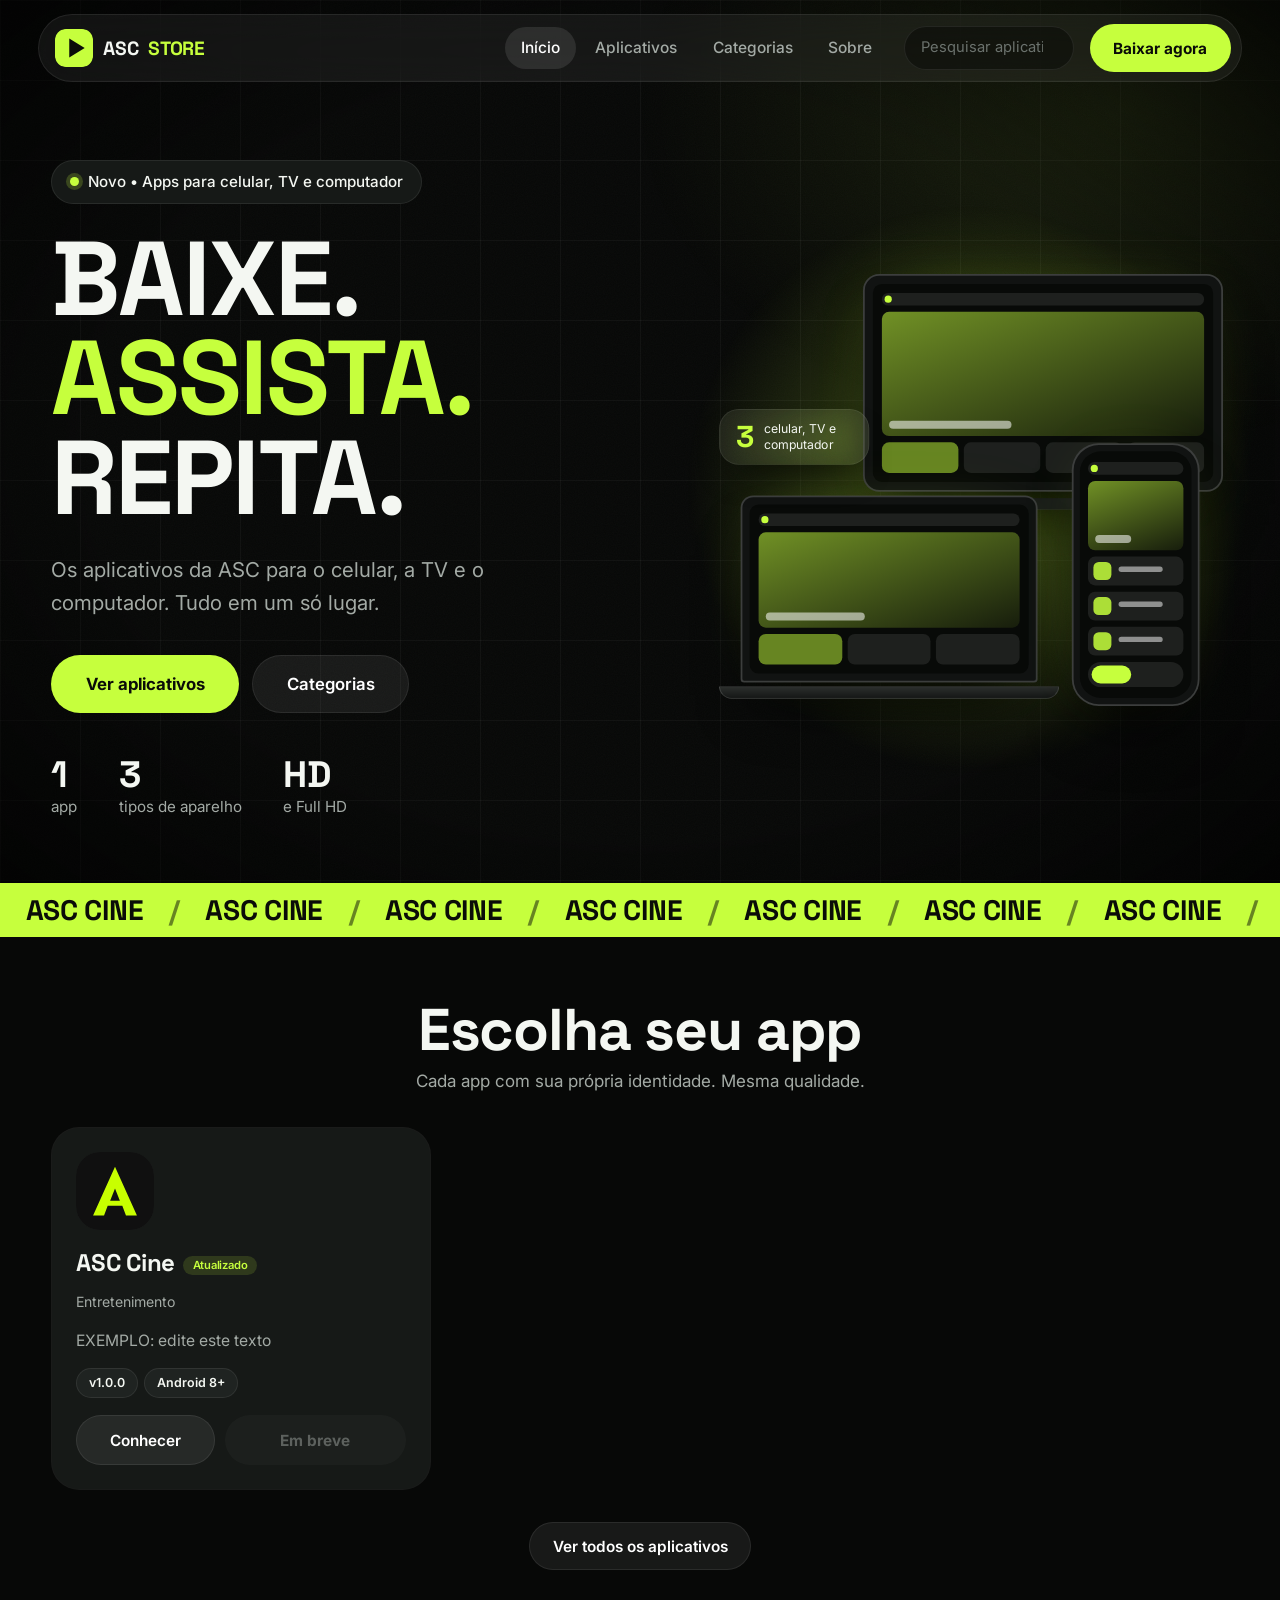
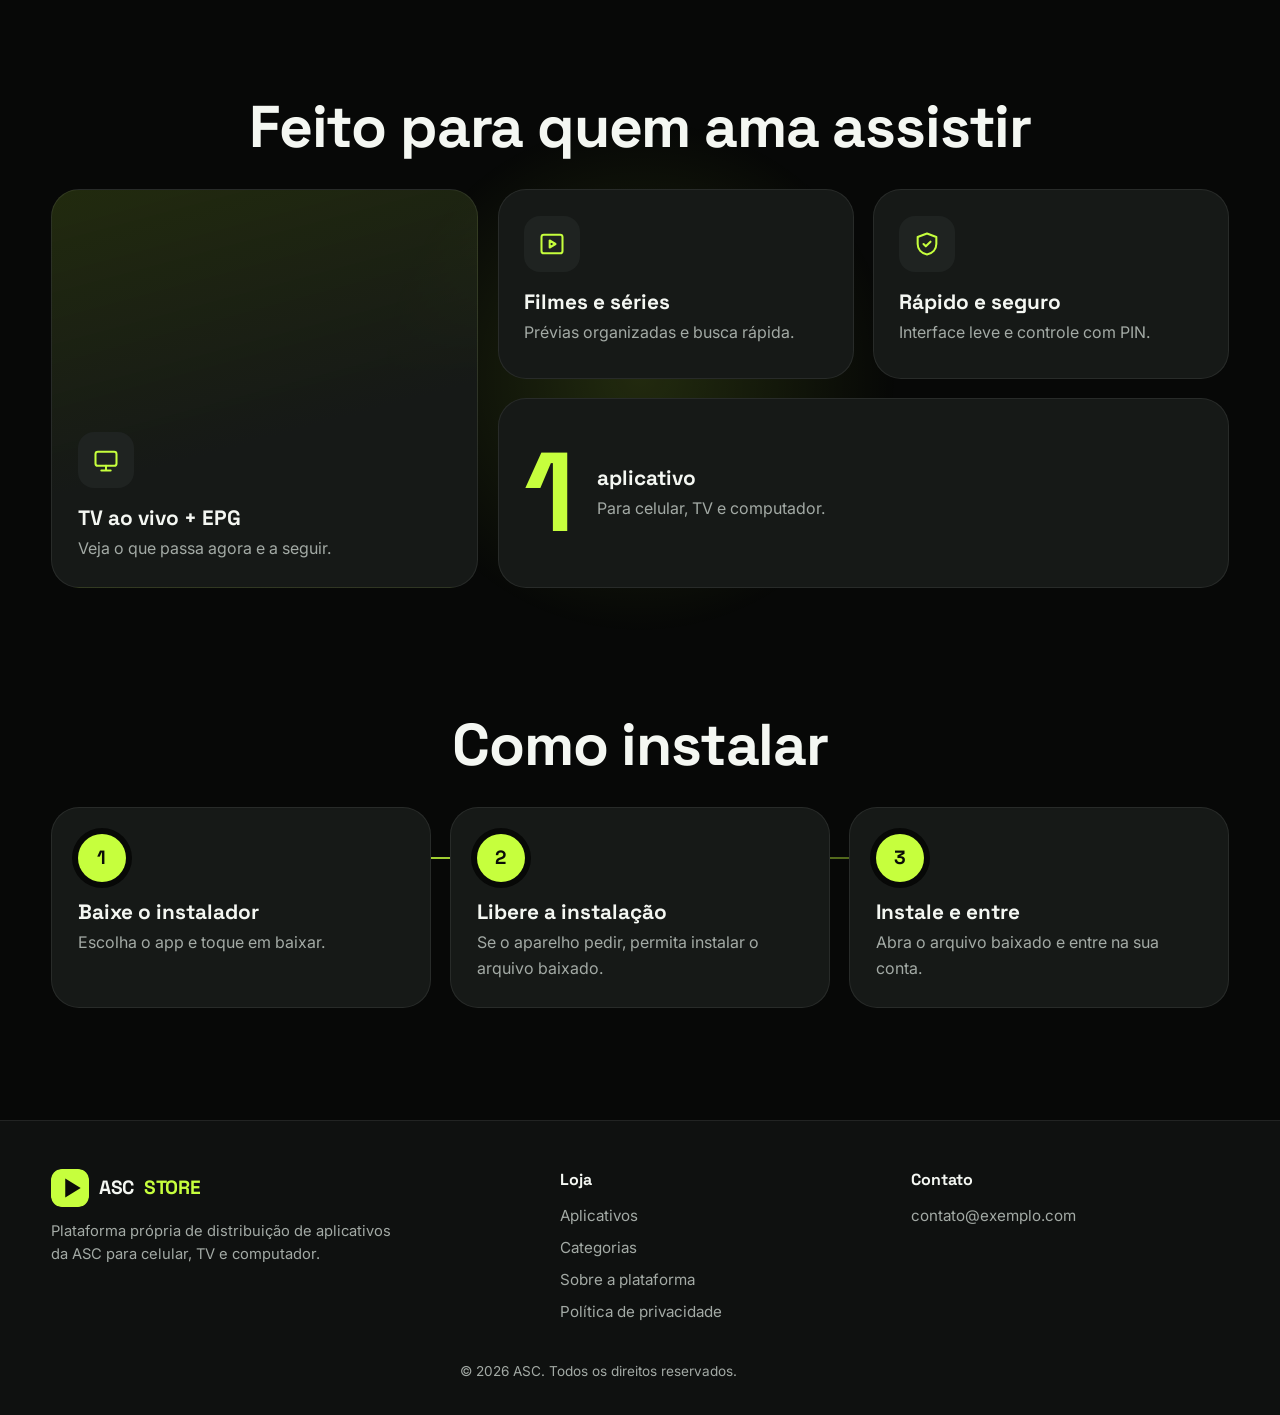
==== commit e809096b: "Add files via upload" ====
--- a/index.html
+++ b/index.html
@@ -5,21 +5,21 @@
 <meta name="viewport" content="width=device-width,initial-scale=1">
 <title>ASC STORE — Seus aplicativos. Um só lugar.</title>
 <meta name="description" content="Conheça, explore e baixe os aplicativos da ASC para celular, TV Box, Smart TV e computador.">
-<meta name="theme-color" content="#0a0709">
+<meta name="theme-color" content="#070807">
 <meta property="og:title" content="ASC STORE"><meta property="og:description" content="Conheça, explore e baixe os aplicativos desenvolvidos pela ASC.">
 <meta property="og:type" content="website">
-<link rel="icon" href="assets/brand/logo.svg" type="image/svg+xml">
+<link rel="icon" href="/assets/brand/logo.svg" type="image/svg+xml">
 <link rel="preconnect" href="https://fonts.googleapis.com"><link rel="preconnect" href="https://fonts.gstatic.com" crossorigin>
-<link rel="stylesheet" href="css/style.css?v=2">
+<link rel="stylesheet" href="/css/style.css?v=3">
 </head>
 <body>
 <a class="skip" href="#main">Ir para o conteúdo</a>
 <header class="top" id="top"><div class="bar">
-  <a class="logo" href="#/" aria-label="ASC STORE – início"><img src="assets/brand/logo.svg" alt="" width="38" height="38">ASC <b>STORE</b></a>
+  <a class="logo" href="#/" aria-label="ASC STORE – início"><img src="/assets/brand/logo.svg" alt="" width="38" height="38">ASC <b>STORE</b></a>
   <div class="menu" id="menu">
     <nav id="nav" aria-label="Principal">
       <a href="#/" data-r="home">Início</a><a href="#/apps" data-r="apps">Aplicativos</a>
-      <a href="#/apps?cat=" data-r="cats" id="catLink">Categorias</a><a href="#/sobre" data-r="sobre">Sobre</a>
+      <a href="#/categorias" data-r="cats" id="catLink">Categorias</a><a href="#/sobre" data-r="sobre">Sobre</a>
     </nav>
     <form class="search" role="search" id="searchForm"><input id="q" type="search" placeholder="Pesquisar aplicativos" aria-label="Pesquisar aplicativos" autocomplete="off"></form>
     <a class="btn pri" href="#/apps">Baixar agora</a>
@@ -28,11 +28,11 @@
 </div></header>
 <main id="main" tabindex="-1"></main>
 <footer class="foot"><div class="wrap">
-  <div><a class="logo" href="#/"><img src="assets/brand/logo.svg" alt="" width="38" height="38">ASC <b>STORE</b></a><p>Plataforma própria de distribuição de aplicativos da ASC para celular, TV e computador.</p></div>
-  <div><h4>Loja</h4><a href="#/apps">Aplicativos</a><a href="#/sobre">Sobre a plataforma</a><a href="#/privacidade">Política de privacidade</a></div>
+  <div><a class="logo" href="#/"><img src="/assets/brand/logo.svg" alt="" width="38" height="38">ASC <b>STORE</b></a><p>Plataforma própria de distribuição de aplicativos da ASC para celular, TV e computador.</p></div>
+  <div><h4>Loja</h4><a href="#/apps">Aplicativos</a><a href="#/categorias">Categorias</a><a href="#/sobre">Sobre a plataforma</a><a href="#/privacidade">Política de privacidade</a></div>
   <div><h4>Contato</h4><a id="contact" href="mailto:contato@exemplo.com">contato@exemplo.com</a></div>
 </div><p class="copy wrap">© <span id="yr"></span> ASC. Todos os direitos reservados.</p></footer>
 <div class="toast" id="toast" role="status" aria-live="polite"></div>
 <div class="tvbar" aria-hidden="true"><span>◄ ► ▲ ▼ <b>Navegar</b></span><span><b>OK</b> Selecionar</span><span>◄ <b>Voltar</b></span></div>
-<script src="js/app.js?v=2"></script>
+<script src="/js/app.js?v=3"></script>
 </body></html>
--- a/css/style.css
+++ b/css/style.css
@@ -1,138 +1,191 @@
-@import url("https://fonts.googleapis.com/css2?family=Plus+Jakarta+Sans:wght@500;600;700;800&display=swap");
-:root{--bg:#0a0709;--s1:rgba(255,255,255,.06);--s2:rgba(255,255,255,.09);--line:rgba(255,255,255,.13);
---acc:#DB8430;--acr:219,132,48;--on:#1a0d02;--lime:#DB8430;--peach:#FFD9A6;--tx:#fff;--mut:#BDB3B9;--r:16px;
---f:"Plus Jakarta Sans",ui-sans-serif,system-ui,"Segoe UI",Roboto,"Helvetica Neue",Arial,sans-serif;--ease:cubic-bezier(.2,.7,.2,1)}
-.ac0{--acr:219,132,48;--acc:#DB8430;--on:#1a0d02}.ac1{--acr:184,63,134;--acc:#B83F86;--on:#fff}
-.ac2{--acr:19,167,184;--acc:#13A7B8;--on:#04262b}.ac3{--acr:227,192,127;--acc:#E3C07F;--on:#2a1d08}
+@import url("https://fonts.googleapis.com/css2?family=Inter:wght@400;500;600&family=Space+Grotesk:wght@500;600;700&display=swap");
+:root{--bg:#070807;--surface:#0F1110;--card:#161917;--card-2:#1F2321;--line:rgba(255,255,255,.08);
+--lime:#C6FF3D;--lime-hi:#D8FF73;--lime-deep:#9BDB12;--lime-glow:rgba(198,255,61,.35);--on-lime:#0A0C08;
+--text:#F4F7F2;--text-2:#A3AAA5;--text-3:#6B726D;--danger:#FF5A5A;
+/* nomes antigos (o painel /admin usa) */
+--s1:var(--card);--s2:var(--card-2);--mut:var(--text-2);--tx:var(--text);--peach:var(--lime);--acc:var(--lime);--acr:198,255,61;--on:var(--on-lime);--r:16px;
+--fh:"Space Grotesk","Sora",ui-sans-serif,system-ui,"Segoe UI",Roboto,Arial,sans-serif;
+--f:Inter,ui-sans-serif,system-ui,"Segoe UI",Roboto,"Helvetica Neue",Arial,sans-serif;--ease:cubic-bezier(.2,.7,.2,1)}
 *{box-sizing:border-box;margin:0}
 html{scroll-behavior:smooth;cursor:default}
-body{min-height:100vh;color:var(--tx);font:1rem/1.6 var(--f);background:var(--bg);-webkit-font-smoothing:antialiased;overflow-x:hidden;
+body{min-height:100vh;color:var(--text);font:400 1.0625rem/1.6 var(--f);background:var(--bg);-webkit-font-smoothing:antialiased;overflow-x:hidden;
 cursor:default;-webkit-user-select:none;user-select:none;caret-color:transparent;-webkit-tap-highlight-color:transparent}
-body:before{content:"";position:fixed;top:-10%;left:-10%;right:-10%;bottom:-10%;z-index:-1;pointer-events:none;
-background:radial-gradient(900px 620px at 4% 2%,rgba(124,72,26,.78),transparent 62%),radial-gradient(900px 700px at 98% 6%,rgba(112,36,92,.68),transparent 62%),
-radial-gradient(820px 720px at 0% 80%,rgba(16,112,124,.55),transparent 62%),radial-gradient(900px 720px at 100% 96%,rgba(134,98,58,.5),transparent 62%);animation:drift 30s ease-in-out infinite alternate}
-@keyframes drift{to{transform:translate3d(2%,-2%,0) scale(1.08)}}
-::selection{background:rgba(219,132,48,.45)}
+/* Fundo: grade fina + brilho lima + vinheta */
+body:before{content:"";position:fixed;top:0;left:0;right:0;bottom:0;z-index:-2;pointer-events:none;
+background:radial-gradient(760px 520px at 88% 12%,rgba(198,255,61,.10),transparent 65%),
+linear-gradient(rgba(255,255,255,.04) 1px,transparent 1px) 0 0/80px 80px,linear-gradient(90deg,rgba(255,255,255,.04) 1px,transparent 1px) 0 0/80px 80px}
+body:after{content:"";position:fixed;top:0;left:0;right:0;bottom:0;z-index:-1;pointer-events:none;
+background:radial-gradient(ellipse at center,transparent 55%,rgba(0,0,0,.7) 100%),url("data:image/svg+xml,%3Csvg xmlns='http://www.w3.org/2000/svg' width='160' height='160'%3E%3Cfilter id='n'%3E%3CfeTurbulence type='fractalNoise' baseFrequency='.9' numOctaves='2' stitchTiles='stitch'/%3E%3C/filter%3E%3Crect width='160' height='160' filter='url(%23n)' opacity='.03'/%3E%3C/svg%3E")}
+::selection{background:rgba(198,255,61,.4);color:#fff}
 a{color:inherit;text-decoration:none}img{max-width:100%;display:block}
 a,button,.btn,.chip,select,summary,label[for]{cursor:pointer}
 input,textarea{cursor:text;-webkit-user-select:text;user-select:text;caret-color:auto}
 .adm,.prose{-webkit-user-select:text;user-select:text}
 main:focus{outline:none}
-:focus-visible{outline:3px solid var(--peach);outline-offset:3px;border-radius:10px}
-.skip{position:absolute;left:-999px;background:var(--peach);color:#1a0d02;padding:.5rem 1rem;z-index:99;border-radius:8px}.skip:focus{left:1rem;top:1rem}
+:focus-visible{outline:3px solid var(--lime);outline-offset:3px;border-radius:10px}
+.skip{position:absolute;left:-999px;background:var(--lime);color:var(--on-lime);padding:.5rem 1rem;z-index:99;border-radius:8px}.skip:focus{left:1rem;top:1rem}
 .wrap{width:min(1180px,92%);margin:auto}
-/* Topo */
-.top{position:sticky;top:0;z-index:30;padding:14px 0}
-.bar{position:relative;width:min(1240px,94%);margin:auto;display:flex;align-items:center;gap:1rem;height:64px;padding:0 10px 0 16px;border-radius:999px;
-background:linear-gradient(90deg,rgba(255,255,255,.12),rgba(255,255,255,.05));border:1px solid var(--line);-webkit-backdrop-filter:blur(18px);backdrop-filter:blur(18px);box-shadow:0 18px 40px -24px #000}
-.logo{display:flex;align-items:center;gap:.6rem;font-weight:800;font-size:1.08rem;letter-spacing:.01em;white-space:nowrap}.logo img{width:38px;height:38px;border-radius:11px}.logo b{color:var(--peach);font-weight:800}
-.mark{display:grid;place-items:center;width:30px;height:30px;border-radius:9px;background:linear-gradient(135deg,#E39A4A,#7a4318);color:#fff;font-weight:800}
+/* Topo (vidro) */
+.top{position:sticky;top:0;z-index:30;padding:14px 0;transition:padding .25s ease}
+.bar{position:relative;width:min(1240px,94%);margin:auto;display:flex;align-items:center;gap:1rem;height:68px;padding:0 10px 0 16px;border-radius:999px;
+background:rgba(255,255,255,.06);border:1px solid var(--line);-webkit-backdrop-filter:blur(20px);backdrop-filter:blur(20px);transition:height .25s ease,box-shadow .25s ease,background .25s ease}
+.top.sc{padding:8px 0}.top.sc .bar{height:56px;background:rgba(18,20,19,.82);box-shadow:0 18px 40px -18px #000}
+.logo{display:flex;align-items:center;gap:.6rem;font:700 1.2rem var(--fh);letter-spacing:-.01em;white-space:nowrap}.logo img{width:38px;height:38px;border-radius:11px}.logo b{color:var(--lime);font-weight:700}
+.mark{display:grid;place-items:center;width:30px;height:30px;border-radius:9px;background:var(--lime);color:var(--on-lime);font-weight:800}
 .menu{flex:1;display:flex;align-items:center;gap:1rem}
-nav{display:flex;gap:.2rem;margin-left:auto}nav a{padding:.5rem .95rem;border-radius:999px;color:var(--mut);font-size:.93rem;font-weight:600;transition:color .2s,background .2s}
-nav a:hover{color:#fff}nav a.on{color:#fff;background:rgba(255,255,255,.14)}
-.search input{width:170px;background:rgba(0,0,0,.28);border:1px solid var(--line);color:#fff;padding:.58rem 1rem;border-radius:999px;font:inherit;font-size:.9rem;transition:width .3s var(--ease),border-color .2s,box-shadow .2s}
-.search input::placeholder{color:#9c9298}.search input:focus{outline:none;width:240px;border-color:var(--acc);box-shadow:0 0 0 4px rgba(219,132,48,.2)}
-.burger{display:none;margin-left:auto;width:44px;height:44px;border-radius:50%;border:0;background:transparent;color:#fff;flex-direction:column;justify-content:center;align-items:center;gap:5px}
+nav{display:flex;gap:.2rem;margin-left:auto}nav a{padding:.55rem 1rem;border-radius:999px;color:var(--text-2);font-size:.97rem;font-weight:500;transition:color .2s,background .2s}
+nav a:hover{color:#fff}nav a.on{color:#fff;background:rgba(255,255,255,.1)}
+.search input{width:170px;background:rgba(0,0,0,.35);border:1px solid var(--line);color:#fff;padding:.6rem 1rem;border-radius:999px;font:inherit;font-size:.92rem;transition:width .3s var(--ease),border-color .2s,box-shadow .2s}
+.search input::placeholder{color:var(--text-3)}.search input:focus{outline:none;width:240px;border-color:var(--lime);box-shadow:0 0 0 4px rgba(198,255,61,.16)}
+.burger{display:none;margin-left:auto;width:48px;height:48px;border-radius:50%;border:0;background:transparent;color:#fff;flex-direction:column;justify-content:center;align-items:center;gap:5px}
 .burger span{display:block;width:22px;height:2.5px;border-radius:2px;background:#fff;transition:transform .3s var(--ease),opacity .2s}
 .top.open .burger span:nth-child(1){transform:translateY(7.5px) rotate(45deg)}.top.open .burger span:nth-child(2){opacity:0}.top.open .burger span:nth-child(3){transform:translateY(-7.5px) rotate(-45deg)}
 /* Botões */
-.btn{position:relative;overflow:hidden;display:inline-flex;align-items:center;justify-content:center;gap:.5rem;height:46px;padding:0 1.35rem;border-radius:999px;font:700 .94rem var(--f);border:1px solid var(--line);background:rgba(255,255,255,.1);color:#fff;transition:transform .25s var(--ease),border-color .2s,background .2s,box-shadow .3s}
-.btn:hover{background:rgba(255,255,255,.16);border-color:rgba(255,255,255,.3)}.btn:active{transform:scale(.97)}
-.btn.pri{background:rgb(var(--acr));color:var(--on);border-color:transparent;box-shadow:0 12px 28px -12px rgba(var(--acr),.9)}
-.btn.pri:hover{background:rgb(var(--acr));transform:translateY(-2px);box-shadow:0 18px 34px -12px rgba(var(--acr),1)}
-.btn.pri:after{content:"";position:absolute;top:0;bottom:0;left:-60%;width:40%;background:linear-gradient(100deg,transparent,rgba(255,255,255,.45),transparent);transform:skewX(-20deg);transition:left .6s var(--ease)}
-.btn.pri:hover:after{left:130%}
-.btn.big{height:56px;padding:0 2rem;font-size:1.02rem}
-.btn[aria-disabled=true]{opacity:.5;pointer-events:none;box-shadow:none;background:rgba(255,255,255,.08);color:var(--mut);cursor:not-allowed}
+.btn{position:relative;overflow:hidden;display:inline-flex;align-items:center;justify-content:center;gap:.5rem;height:48px;padding:0 1.4rem;border-radius:999px;font:600 .96rem var(--f);border:1px solid var(--line);background:rgba(255,255,255,.07);color:#fff;transition:transform .2s var(--ease),border-color .2s,background .2s,box-shadow .25s}
+.btn:hover{background:rgba(255,255,255,.12);border-color:rgba(198,255,61,.45)}.btn:active{transform:scale(.97)}
+.btn.pri{background:var(--lime);color:var(--on-lime);border-color:transparent;font-weight:700}
+.btn.pri:hover{background:var(--lime-hi);transform:translateY(-2px);box-shadow:0 0 40px var(--lime-glow)}.btn.pri:active{background:var(--lime-deep)}
+.btn.big{height:58px;padding:0 2.1rem;font-size:1.05rem}
+.btn[aria-disabled=true]{opacity:.5;pointer-events:none;box-shadow:none;background:rgba(255,255,255,.06);color:var(--text-2);cursor:not-allowed}
 /* Início */
-.hero{position:relative;padding:clamp(2rem,6vw,4.5rem) 0 clamp(2rem,5vw,3.5rem)}
-.hw{width:min(1180px,92%);margin:auto;display:grid;grid-template-columns:1.1fr .9fr;gap:2rem;align-items:center}
+.hero{position:relative;overflow:hidden;padding:clamp(2rem,5vw,4rem) 0 clamp(2.5rem,5vw,4rem)}
+.hw{width:min(1320px,92%);margin:auto;display:grid;grid-template-columns:1.1fr .9fr;gap:2rem;align-items:center}
 .hl>*{animation:rise .85s var(--ease) both}.hl>:nth-child(2){animation-delay:.08s}.hl>:nth-child(3){animation-delay:.18s}.hl>:nth-child(4){animation-delay:.28s}.hl>:nth-child(5){animation-delay:.4s}
-@keyframes rise{from{opacity:0;transform:translateY(22px)}}
-.eb{display:inline-flex;align-items:center;gap:.6rem;color:var(--acc);font-weight:700;font-size:.95rem;margin-bottom:1.2rem}.eb:before{content:"";width:8px;height:8px;border-radius:50%;background:var(--acc);box-shadow:0 0 0 5px rgba(219,132,48,.2);animation:pulse 2.4s ease-in-out infinite}
-@keyframes pulse{50%{box-shadow:0 0 0 9px rgba(219,132,48,0)}}
-h1{font:800 clamp(2.5rem,6vw,4.7rem)/1.04 var(--f);letter-spacing:-.035em}
-h1 span{display:block}h1 .l2{color:var(--peach)}
-.lead{color:var(--mut);max-width:46ch;margin:1.4rem 0 2rem;font-size:1.12rem}.row{display:flex;gap:.8rem;flex-wrap:wrap}
+@keyframes rise{from{opacity:0;transform:translateY(24px)}}
+.eb{display:inline-flex;align-items:center;gap:.6rem;padding:.55rem 1.1rem;border-radius:999px;background:var(--card);border:1px solid var(--line);color:var(--text);font-weight:500;font-size:.95rem;margin-bottom:1.6rem}
+.eb:before{content:"";width:9px;height:9px;border-radius:50%;background:var(--lime);box-shadow:0 0 0 4px rgba(198,255,61,.2);animation:pulse 2.4s ease-in-out infinite}
+@keyframes pulse{50%{box-shadow:0 0 0 9px rgba(198,255,61,0)}}
+h1{font:700 clamp(2.2rem,5vw,3.6rem)/.98 var(--fh);letter-spacing:-.02em}
+h1 span{display:block}
+.hero h1{font-size:clamp(56px,8.2vw,150px);line-height:.95;text-transform:uppercase}.hero h1 .l2{color:var(--lime)}
+.lead{color:var(--text-2);max-width:40ch;margin:1.6rem 0 2.2rem;font-size:clamp(1.05rem,1.6vw,1.3rem)}.row{display:flex;gap:.8rem;flex-wrap:wrap}
 .stats{display:flex;gap:2.6rem;margin-top:2.6rem;flex-wrap:wrap}.stats div{display:flex;flex-direction:column}
-.stats b{font:800 2.3rem/1.1 var(--f);letter-spacing:-.02em}.stats span{color:var(--mut);font-size:.95rem}
-.phones{position:relative;justify-self:center;width:100%;max-width:520px;height:480px;animation:rise 1s .3s var(--ease) both;transition:transform .5s var(--ease)}
-.phone{position:absolute;width:236px;height:476px;padding:9px;border-radius:40px;background:#0c0b0d;border:2px solid rgba(255,255,255,.28);box-shadow:0 40px 70px -26px #000,0 0 80px -30px rgba(var(--pr),.9)}
-.p-f{--pr:219,132,48;left:6%;top:6px;z-index:2;animation:float 7s ease-in-out infinite}.p-b{--pr:19,167,184;right:2%;top:-34px;animation:float 8s ease-in-out -3s infinite}
-@keyframes float{50%{transform:translateY(-12px)}}
-.screen{height:100%;border-radius:32px;background:#09090b;padding:14px 12px;display:flex;flex-direction:column;gap:10px;overflow:hidden}
-.screen i{display:block;position:relative;border-radius:14px;background:rgba(255,255,255,.09);flex:none}
-.screen .pl{height:34px;border-radius:999px}.screen .pl:before{content:"";position:absolute;left:5px;top:5px;width:24px;height:24px;border-radius:50%;background:rgb(var(--pr))}
-.screen .bn{height:132px;background:linear-gradient(165deg,rgba(var(--pr),.5),rgba(var(--pr),.1))}.screen .bn:after{content:"";position:absolute;left:12px;right:12px;bottom:12px;height:34px;border-radius:10px;background:rgba(255,255,255,.18)}
-.screen .li{height:50px}.screen .li:before{content:"";position:absolute;left:8px;top:8px;width:34px;height:34px;border-radius:10px;background:rgb(var(--pr));opacity:.85}
-.screen .li:after{content:"";position:absolute;left:54px;top:14px;width:46%;height:8px;border-radius:4px;background:rgba(255,255,255,.55);box-shadow:0 14px 0 -1px rgba(255,255,255,.2)}
-.screen .bt{height:42px;border-radius:999px;margin-top:auto}.screen .bt:before{content:"";position:absolute;left:6px;top:6px;width:64px;height:30px;border-radius:999px;background:rgb(var(--pr))}
+.stats b{font:700 2.3rem/1.1 var(--fh);letter-spacing:-.02em}.stats span{color:var(--text-2);font-size:.95rem}
+/* Aparelhos do hero: celular + notebook + TV */
+.devices{--s:.9;position:relative;justify-self:center;width:100%;max-width:560px;height:calc(480px*var(--s));animation:rise 1s .3s var(--ease) both;transition:transform .5s var(--ease)}
+.devices:before{content:"";position:absolute;left:50%;top:50%;width:620px;height:620px;margin:-310px 0 0 -310px;border-radius:50%;background:radial-gradient(circle,rgba(198,255,61,.32),transparent 65%);pointer-events:none}
+.dv{position:absolute;left:50%;top:0;width:560px;height:480px;margin-left:-280px;transform:scale(var(--s));transform-origin:top center}
+.dev{position:absolute;background:#111312;border:2px solid rgba(255,255,255,.18);box-shadow:0 40px 70px -26px #000,0 0 80px -40px var(--lime-glow)}
+.tvd{right:0;top:0;width:400px;height:242px;padding:9px;border-radius:18px;animation:float 7s ease-in-out infinite}
+.tvd:after{content:"";position:absolute;left:50%;bottom:-22px;width:150px;height:12px;margin-left:-75px;border-radius:0 0 10px 10px;background:#1b1e1c;border:1px solid var(--line);border-top:0}
+.lap{left:24px;bottom:8px;width:330px;height:226px;padding:0;background:none;border:0;box-shadow:none;animation:float 8s -3s ease-in-out infinite;z-index:2}
+.lscr{height:208px;padding:8px;border-radius:14px 14px 4px 4px;background:#111312;border:2px solid rgba(255,255,255,.18);box-shadow:0 40px 70px -26px #000,0 0 80px -40px var(--lime-glow)}
+.lbase{position:absolute;left:-24px;right:-24px;bottom:0;height:14px;border-radius:0 0 16px 16px;background:linear-gradient(#2b2e2c,#151716);border:1px solid rgba(255,255,255,.14)}
+.ph{right:26px;bottom:0;width:142px;height:292px;padding:7px;border-radius:30px;z-index:3;animation:float 6s -1.5s ease-in-out infinite}
+@keyframes float{50%{transform:translateY(-10px)}}
+.dscr{height:100%;border-radius:10px;background:#080a08;padding:10px;display:flex;flex-direction:column;gap:7px;overflow:hidden}
+.ph .dscr{border-radius:23px;padding:12px 9px}
+.dscr i{display:block;position:relative;flex:none;border-radius:8px;background:rgba(255,255,255,.09)}
+.dscr .u-top{height:14px;border-radius:999px}.dscr .u-top:before{content:"";position:absolute;left:3px;top:3px;width:8px;height:8px;border-radius:50%;background:var(--lime)}
+.dscr .u-ban{flex:1;min-height:40px;background:linear-gradient(160deg,rgba(198,255,61,.55),rgba(198,255,61,.08))}
+.dscr .u-ban:after{content:"";position:absolute;left:8px;bottom:8px;width:38%;height:9px;border-radius:5px;background:rgba(255,255,255,.55)}
+.u-row{display:flex;gap:6px;flex:none}.u-row i{flex:1;height:34px}.u-row i:first-child{background:rgba(198,255,61,.5)}
+.dscr .u-li{height:32px}.dscr .u-li:before{content:"";position:absolute;left:6px;top:6px;width:20px;height:20px;border-radius:6px;background:var(--lime);opacity:.85}
+.dscr .u-li:after{content:"";position:absolute;left:34px;top:11px;width:46%;height:6px;border-radius:3px;background:rgba(255,255,255,.5)}
+.dscr .u-bt{height:28px;border-radius:999px}.dscr .u-bt:before{content:"";position:absolute;left:4px;top:4px;width:44px;height:20px;border-radius:999px;background:var(--lime)}
+.fchip{position:absolute;left:0;top:150px;z-index:4;display:flex;align-items:center;gap:.7rem;padding:.8rem 1.1rem;border-radius:22px;background:rgba(255,255,255,.07);border:1px solid var(--line);-webkit-backdrop-filter:blur(16px);backdrop-filter:blur(16px);box-shadow:0 20px 40px -20px #000;animation:float 7s -2s ease-in-out infinite}
+.fchip b{font:700 2.1rem/1 var(--fh);color:var(--lime)}.fchip span{font-size:.85rem;line-height:1.25;color:var(--text);max-width:11ch}
+/* Faixa que rola */
+.mq{background:var(--lime);color:var(--on-lime);overflow:hidden;white-space:nowrap;padding:.8rem 0;font:700 clamp(1.1rem,2.2vw,1.9rem)/1 var(--fh);text-transform:uppercase;letter-spacing:-.01em}
+.mq-t{display:flex;width:max-content;animation:mq 50s linear infinite}.mq-g{display:flex;flex:none}.mq-g span{padding:0 1.6rem}.mq-g i{font-style:normal;opacity:.5}
+@keyframes mq{to{transform:translateX(-50%)}}
 /* Seções */
-section.blk{padding:clamp(2rem,5vw,3.4rem) 0}.head{display:flex;justify-content:space-between;align-items:end;gap:1rem;margin-bottom:1.8rem}
-.head.c{flex-direction:column;align-items:center;text-align:center;gap:.4rem}.head p{color:var(--mut)}
-h2{font:800 clamp(1.6rem,3.4vw,2.4rem)/1.1 var(--f);letter-spacing:-.025em}.head a{color:var(--peach);font-size:.92rem;font-weight:600}
-.more{text-align:center;margin-top:1.8rem}
-.grid{display:grid;grid-template-columns:repeat(auto-fill,minmax(270px,1fr));gap:1.2rem}
-.card{position:relative;overflow:hidden;display:flex;flex-direction:column;gap:.9rem;padding:1.4rem;border-radius:30px;background:linear-gradient(165deg,rgba(var(--acr),.28),rgba(255,255,255,.05) 66%);border:1px solid var(--line);
--webkit-backdrop-filter:blur(10px);backdrop-filter:blur(10px);transition:transform .35s var(--ease),border-color .3s,box-shadow .35s;animation:pop .55s var(--ease) both;animation-delay:calc(var(--i,0)*70ms)}
+section.blk{padding:clamp(2.5rem,5vw,4.2rem) 0}.head{display:flex;justify-content:space-between;align-items:end;gap:1rem;margin-bottom:2rem}
+.head.c{flex-direction:column;align-items:center;text-align:center;gap:.5rem}.head p{color:var(--text-2)}
+h2{font:700 clamp(2rem,4.6vw,3.8rem)/1 var(--fh);letter-spacing:-.02em}.head a{color:var(--lime);font-size:.95rem;font-weight:600}
+.sub{font:600 1.15rem var(--fh);color:var(--text-2);margin:2rem 0 1rem}
+.more{text-align:center;margin-top:2rem}
+.grid{display:grid;grid-template-columns:repeat(auto-fill,minmax(290px,1fr));gap:1.2rem}
+.card{position:relative;overflow:hidden;display:flex;flex-direction:column;gap:.9rem;padding:1.5rem;border-radius:28px;border:1px solid transparent;
+background:linear-gradient(var(--card),var(--card)) padding-box,linear-gradient(var(--line),var(--line)) border-box;
+transition:transform .25s var(--ease),box-shadow .3s;animation:pop .55s var(--ease) both;animation-delay:calc(var(--i,0)*70ms)}
 @keyframes pop{from{opacity:0;transform:translateY(18px) scale(.97)}}
-.card:before{content:"";position:absolute;top:0;left:0;right:0;bottom:0;pointer-events:none;opacity:0;transition:opacity .3s;background:radial-gradient(340px circle at var(--mx,50%) var(--my,0%),rgba(var(--acr),.26),transparent 62%)}
-.card:after{content:"";position:absolute;top:24px;right:24px;width:14px;height:14px;border-radius:50%;background:rgb(var(--acr));box-shadow:0 0 14px rgba(var(--acr),.8)}
-.card:hover,.card:focus-within{transform:translateY(-6px);border-color:rgba(var(--acr),.65);box-shadow:0 30px 50px -26px rgba(var(--acr),.7)}.card:hover:before{opacity:1}
+.card:before{content:"";position:absolute;top:0;left:0;right:0;bottom:0;pointer-events:none;opacity:0;transition:opacity .3s;background:radial-gradient(320px circle at var(--mx,50%) var(--my,0%),rgba(198,255,61,.12),transparent 62%)}
+.card:hover,.card:focus-within{transform:translateY(-6px);box-shadow:0 26px 50px -28px var(--lime-glow);
+background:linear-gradient(var(--card),var(--card)) padding-box,linear-gradient(135deg,rgba(198,255,61,.4),rgba(198,255,61,.06) 55%,rgba(198,255,61,.4)) border-box}
+.card:hover:before{opacity:1}
 .card>*{position:relative}
-.ico{width:78px;height:78px;border-radius:24px;object-fit:cover;background:rgba(255,255,255,.08);flex:none;box-shadow:0 14px 28px -12px rgba(var(--acr),.8)}
-.card h3{font:800 1.45rem/1.15 var(--f);letter-spacing:-.01em;margin-top:.3rem}.meta{color:var(--mut);font-size:.85rem}.card p.tg{color:var(--mut);font-size:.95rem;flex:1}
-.pills{display:flex;gap:.4rem;flex-wrap:wrap}.pill{font-size:.76rem;font-weight:700;padding:.22rem .7rem;border-radius:999px;background:rgba(0,0,0,.32);border:1px solid var(--line);color:#E9E1E5}
-.plats{color:var(--mut);font-size:.8rem}
-.acts{display:grid;grid-template-columns:1fr 1.3fr;gap:.6rem;margin-top:.2rem}.acts .btn{padding:0 .8rem;height:48px}
-.tag{display:inline-block;font-size:.7rem;font-weight:700;padding:.15rem .6rem;border-radius:999px;background:rgba(var(--acr),.22);color:var(--peach);margin-left:.5rem;vertical-align:middle}
-.sk{min-height:300px;gap:1rem}.sk i{display:block;border-radius:16px;background:linear-gradient(90deg,rgba(255,255,255,.05),rgba(255,255,255,.14),rgba(255,255,255,.05));background-size:200% 100%;animation:shine 1.3s linear infinite}
+.ico{width:78px;height:78px;border-radius:24px;object-fit:cover;background:var(--card-2);flex:none}
+.card h3{font:700 1.5rem/1.15 var(--fh);letter-spacing:-.01em;margin-top:.3rem}.meta{color:var(--text-2);font-size:.88rem}.card p.tg{color:var(--text-2);font-size:.98rem;flex:1}
+.pills{display:flex;gap:.4rem;flex-wrap:wrap}.pill{font-size:.78rem;font-weight:600;padding:.25rem .75rem;border-radius:999px;background:var(--card-2);border:1px solid var(--line);color:var(--text)}
+.plats{color:var(--text-2);font-size:.82rem}
+.acts{display:grid;grid-template-columns:1fr 1.3fr;gap:.6rem;margin-top:.2rem}.acts .btn{padding:0 .8rem;height:50px}
+.tag{display:inline-block;font:600 .7rem var(--f);padding:.15rem .6rem;border-radius:999px;background:rgba(198,255,61,.14);color:var(--lime);margin-left:.5rem;vertical-align:middle}
+.sk{min-height:300px;gap:1rem}.sk i{display:block;border-radius:16px;background:linear-gradient(90deg,rgba(255,255,255,.04),rgba(255,255,255,.12),rgba(255,255,255,.04));background-size:200% 100%;animation:shine 1.3s linear infinite}
 .sk i:nth-child(1){width:78px;height:78px;border-radius:24px}.sk i:nth-child(2){height:22px;width:60%}.sk i:nth-child(3){height:48px;margin-top:auto}@keyframes shine{to{background-position:-200% 0}}
-.feats,.steps{display:grid;grid-template-columns:repeat(3,1fr);gap:1.2rem}
-.feat,.step{padding:1.4rem;border-radius:26px;background:var(--s1);border:1px solid var(--line);-webkit-backdrop-filter:blur(10px);backdrop-filter:blur(10px)}
-.feat i{display:grid;place-items:center;width:54px;height:54px;border-radius:16px;background:rgb(var(--acr));color:var(--on);margin-bottom:1.1rem}.feat svg{width:28px;height:28px}
-.feat h3,.step h3{font:700 1.15rem var(--f)}.feat p,.step p{color:var(--mut);font-size:.95rem}
-.step{display:flex;gap:1rem;align-items:center}.step b{flex:none;display:grid;place-items:center;width:46px;height:46px;border-radius:50%;background:var(--acc);color:#1a0d02;font:800 1.15rem var(--f)}
-.rv{opacity:0;transform:translateY(16px);transition:opacity .7s var(--ease),transform .7s var(--ease)}.rv.in{opacity:1;transform:none}
+/* Recursos (bento) */
+.gl{position:relative}.gl:before{content:"";position:absolute;left:0;right:0;top:10%;width:min(560px,100%);height:560px;margin:0 auto;border-radius:50%;background:radial-gradient(circle,rgba(198,255,61,.14),transparent 65%);pointer-events:none;z-index:-1}
+.feats{display:grid;grid-template-columns:1.2fr 1fr 1fr;grid-auto-rows:minmax(190px,auto);gap:1.2rem}
+.feat,.step{padding:1.6rem;border-radius:28px;background:var(--card);border:1px solid var(--line);transition:border-color .25s,transform .25s var(--ease)}
+.feat:hover{border-color:rgba(198,255,61,.4);transform:translateY(-4px)}
+.feat.big{grid-row:span 2;display:flex;flex-direction:column;justify-content:flex-end;background:linear-gradient(165deg,rgba(198,255,61,.14),var(--card) 60%)}
+.feat.num{grid-column:span 2;display:flex;align-items:center;gap:1.6rem}
+.feat i{display:grid;place-items:center;width:56px;height:56px;border-radius:16px;background:var(--card-2);color:var(--lime);margin-bottom:1.1rem}.feat svg{width:28px;height:28px}
+.feat h3,.step h3{font:700 1.3rem var(--fh);margin-bottom:.3rem}.feat p,.step p{color:var(--text-2);font-size:1rem}
+.feat.num b{font:700 clamp(4rem,9vw,7rem)/.9 var(--fh);color:var(--lime);letter-spacing:-.03em}
+/* Como instalar */
+.steps{position:relative;display:grid;grid-template-columns:repeat(3,1fr);gap:1.2rem}
+.steps:before{content:"";position:absolute;top:calc(1.6rem + 24px);left:16.6%;right:16.6%;height:2px;background:linear-gradient(90deg,var(--lime),rgba(198,255,61,.2))}
+.step{position:relative}.step b{position:relative;display:grid;place-items:center;width:48px;height:48px;margin-bottom:1.1rem;border-radius:50%;background:var(--lime);color:var(--on-lime);font:700 1.2rem var(--fh);box-shadow:0 0 0 6px var(--bg)}
+.rv{opacity:0;transform:translateY(24px);transition:opacity .65s ease-out,transform .65s ease-out}.rv.in{opacity:1;transform:none}
 /* Catálogo */
 .tools{display:flex;gap:.7rem;flex-wrap:wrap;margin-bottom:1.6rem}
-.tools select,select{background:rgba(0,0,0,.35);color:#fff;border:1px solid var(--line);border-radius:999px;padding:.6rem 1rem;font:inherit;font-size:.9rem}option{background:#1a1418;color:#fff}
-.chips{display:flex;gap:.5rem;flex-wrap:wrap}.chip{padding:.5rem 1.1rem;border-radius:999px;border:1px solid var(--line);background:rgba(255,255,255,.06);color:var(--mut);font:600 .88rem var(--f);transition:all .25s var(--ease)}
-.chip:hover{color:#fff;border-color:rgba(255,255,255,.35)}.chip[aria-pressed=true]{background:var(--peach);color:#1a0d02;border-color:var(--peach)}
-.empty{padding:3rem;text-align:center;color:var(--mut);border:1px dashed var(--line);border-radius:24px}
+.tools select,select{background:var(--card-2);color:#fff;border:1px solid var(--line);border-radius:999px;padding:.65rem 1rem;font:inherit;font-size:.92rem;min-height:48px}option{background:#161917;color:#fff}
+.chips{display:flex;gap:.5rem;flex-wrap:wrap}.chip{min-height:48px;padding:.5rem 1.2rem;border-radius:999px;border:1px solid var(--line);background:var(--card);color:var(--text-2);font:500 .92rem var(--f);transition:all .2s var(--ease)}
+.chip:hover{color:#fff;border-color:rgba(198,255,61,.45)}.chip[aria-pressed=true]{background:var(--lime);color:var(--on-lime);border-color:var(--lime);font-weight:700}
+.empty{padding:3rem;text-align:center;color:var(--text-2);border:1px dashed var(--line);border-radius:24px}
+/* Categorias */
+.cats{display:grid;grid-template-columns:repeat(auto-fill,minmax(280px,1fr));gap:1rem}
+.cat{display:flex;align-items:center;gap:1rem;padding:1.1rem 1.3rem;border-radius:24px;background:var(--card);border:1px solid var(--line);transition:transform .2s var(--ease),border-color .2s,box-shadow .25s}
+.cat:hover,.cat:focus-visible{transform:translateY(-4px);border-color:rgba(198,255,61,.5);box-shadow:0 20px 40px -26px var(--lime-glow)}
+.cat i{flex:none;display:grid;place-items:center;width:54px;height:54px;border-radius:16px;background:var(--card-2);color:var(--lime)}.cat svg{width:28px;height:28px}
+.cat span{flex:1;display:flex;flex-direction:column;min-width:0}.cat b{font:700 1.15rem var(--fh)}.cat small{color:var(--text-2);font-size:.88rem}.cat em{font-style:normal;color:var(--lime);font-size:1.3rem}
 /* Detalhe */
-.det{padding:1.5rem 0 4rem}.back{display:inline-block;color:var(--mut);font-size:.92rem;font-weight:600;transition:color .2s,transform .2s}.back:hover{color:#fff;transform:translateX(-3px)}
+.det{padding:1.5rem 0 4rem}.back{display:inline-block;color:var(--text-2);font-size:.95rem;font-weight:500;transition:color .2s,transform .2s}.back:hover{color:#fff;transform:translateX(-3px)}
 .dh{display:flex;gap:1.6rem;align-items:center;margin:1.5rem 0 1.4rem;flex-wrap:wrap}
-.dh .ico{width:124px;height:124px;border-radius:34px}.dh h1{font-size:clamp(2.1rem,5vw,3.2rem);animation:none}.dh .pills{margin-top:.6rem}
-.det h2{margin:2rem 0 1rem}.desc{color:var(--mut);max-width:70ch;margin:1rem 0 .5rem}
+.dh .ico{width:124px;height:124px;border-radius:34px}.dh h1{font-size:clamp(2.2rem,5vw,3.4rem);animation:none}.dh .pills{margin-top:.6rem}
+.det h2{font-size:clamp(1.6rem,3vw,2.2rem);margin:2.2rem 0 1rem}.desc{color:var(--text-2);max-width:70ch;margin:1rem 0 .5rem}
 .dls{display:grid;gap:.8rem;margin:0 0 1rem;max-width:760px}
-.dl{display:flex;align-items:center;gap:1rem;padding:1rem 1.2rem;border-radius:24px;background:var(--s1);border:1px solid var(--line);transition:border-color .25s,transform .25s var(--ease);flex-wrap:wrap}
-.dl:hover{border-color:rgba(var(--acr),.7);transform:translateX(4px)}.dl b{font:700 1.02rem var(--f)}.dl small{color:var(--mut);flex:1;min-width:140px}
+.dl{display:flex;align-items:center;gap:1rem;padding:1rem 1.2rem;border-radius:24px;background:var(--card);border:1px solid var(--line);transition:border-color .25s,transform .25s var(--ease);flex-wrap:wrap}
+.dl:hover{border-color:rgba(198,255,61,.5);transform:translateX(4px)}.dl b{font:700 1.05rem var(--fh)}.dl small{color:var(--text-2);flex:1;min-width:140px}
 .facts{display:grid;grid-template-columns:repeat(auto-fit,minmax(170px,1fr));gap:.9rem;margin:2rem 0}
-.facts div{padding:1.1rem;border-radius:22px;background:var(--s1);border:1px solid var(--line)}.facts small{display:block;color:var(--mut);font-size:.8rem}.facts b{font:700 1.1rem var(--f)}
+.facts div{padding:1.1rem;border-radius:22px;background:var(--card);border:1px solid var(--line)}.facts small{display:block;color:var(--text-2);font-size:.82rem}.facts b{font:700 1.1rem var(--fh)}
 .shots{display:flex;gap:1rem;overflow-x:auto;padding-bottom:.6rem;margin:1rem 0 2rem}.shots img{height:380px;border-radius:22px;border:1px solid var(--line)}
 .hist{border-left:2px solid var(--line);margin-left:6px;padding-left:1.5rem;display:grid;gap:1.4rem;margin-top:1rem}.hist>li{list-style:none;position:relative}
-.hist>li:before{content:"";position:absolute;left:calc(-1.5rem - 7px);top:.45rem;width:12px;height:12px;border-radius:50%;background:rgb(var(--acr));box-shadow:0 0 0 4px rgba(var(--acr),.22)}
-.hist ul{color:var(--mut);padding-left:1.1rem}
-.prose{max-width:68ch;padding:3rem 0 5rem}.prose h1{font-size:clamp(2rem,5vw,2.8rem);animation:none;margin-bottom:1.2rem}.prose p{color:var(--mut);margin-bottom:1rem}.prose a{color:var(--peach)}
+.hist>li:before{content:"";position:absolute;left:calc(-1.5rem - 7px);top:.45rem;width:12px;height:12px;border-radius:50%;background:var(--lime);box-shadow:0 0 0 4px rgba(198,255,61,.2)}
+.hist ul{color:var(--text-2);padding-left:1.1rem}
+.prose{max-width:68ch;padding:3rem 0 5rem}.prose h1{font-size:clamp(2rem,5vw,3rem);animation:none;margin-bottom:1.2rem}.prose p{color:var(--text-2);margin-bottom:1rem}.prose a{color:var(--lime)}
 /* Rodapé */
-.foot{margin-top:3rem;border-top:1px solid var(--line);background:rgba(0,0,0,.28);padding-top:3rem}.foot .wrap:first-child{display:grid;grid-template-columns:1.5fr 1fr 1fr;gap:2rem}
-.foot h4{font:700 .95rem var(--f);margin-bottom:.6rem}.foot a:not(.logo){display:block;color:var(--mut);font-size:.92rem;padding:.2rem 0;transition:color .2s}.foot a:hover{color:var(--peach)}.foot p{color:var(--mut);font-size:.9rem;margin-top:.8rem;max-width:40ch}
-.copy{padding:2rem 0;margin:0 auto!important;font-size:.82rem!important}
-.toast{position:fixed;left:50%;bottom:30px;z-index:60;max-width:92%;padding:.85rem 1.3rem;border-radius:999px;background:rgba(20,14,18,.92);border:1px solid var(--line);-webkit-backdrop-filter:blur(14px);backdrop-filter:blur(14px);font-weight:600;font-size:.92rem;opacity:0;transform:translate(-50%,20px);pointer-events:none;transition:opacity .3s,transform .4s var(--ease)}
+.foot{margin-top:3rem;border-top:1px solid var(--line);background:var(--surface);padding-top:3rem}.foot .wrap:first-child{display:grid;grid-template-columns:1.5fr 1fr 1fr;gap:2rem}
+.foot h4{font:700 1rem var(--fh);margin-bottom:.6rem}.foot a:not(.logo){display:block;color:var(--text-2);font-size:.95rem;padding:.25rem 0;transition:color .2s}.foot a:hover{color:var(--lime)}.foot p{color:var(--text-2);font-size:.92rem;margin-top:.8rem;max-width:40ch}
+.copy{padding:2rem 0;margin:0 auto!important;font-size:.85rem!important}
+.toast{position:fixed;left:50%;bottom:30px;z-index:60;max-width:92%;padding:.85rem 1.3rem;border-radius:999px;background:rgba(22,25,23,.94);border:1px solid var(--line);-webkit-backdrop-filter:blur(14px);backdrop-filter:blur(14px);font-weight:500;font-size:.95rem;opacity:0;transform:translate(-50%,20px);pointer-events:none;transition:opacity .3s,transform .4s var(--ease)}
 .toast.on{opacity:1;transform:translate(-50%,0)}
 .tvbar{display:none}
-/* Modo TV */
-.tv{font-size:125%}.tv body{padding-bottom:84px}.tv .search,.tv .burger{display:none}
-.tv :focus-visible{outline:4px solid #fff;outline-offset:4px;box-shadow:0 0 0 12px rgba(255,255,255,.16)}
-.tv .card:focus-within{transform:scale(1.04);border-color:#fff}
-.tv .tvbar{display:flex;position:fixed;left:5%;right:5%;bottom:16px;z-index:50;justify-content:center;gap:2.4rem;padding:.7rem 1.4rem;border-radius:999px;background:rgba(20,16,20,.85);border:1px solid var(--line);color:var(--mut);font-size:.95rem}.tvbar b{color:#fff}
-/* Celular */
+/* Modo TV (controle remoto): textos grandes, foco bem visível, sem depender de mouse */
+html.tv{font-size:175%}.tv body{padding-bottom:96px}.tv .search,.tv .burger{display:none}
+.tv .wrap{width:92%}.tv .hero h1{font-size:150px}
+.tv .bar,.tv .top.sc .bar{height:88px;width:96%;gap:.6rem}.tv .btn{white-space:nowrap;height:auto;min-height:60px;padding-top:.4rem;padding-bottom:.4rem}.tv nav a{white-space:nowrap}
+.tv .grid{grid-template-columns:repeat(auto-fill,minmax(21rem,1fr))}.tv .cats{grid-template-columns:repeat(auto-fill,minmax(20rem,1fr))}.tv .acts{grid-template-columns:1fr}
+.tv .feats{grid-template-columns:1fr 1fr}.tv .feat.big{grid-row:auto}.tv .feat.num{grid-column:span 2}.tv .steps{grid-template-columns:1fr}.tv .steps:before{display:none}.tv .step{display:flex;gap:1.1rem;align-items:flex-start}.tv .step b{margin-bottom:0}
+.tv .devices{--s:1.2;max-width:760px}.tv .foot .wrap:first-child{grid-template-columns:1.5fr 1fr 1fr}
+.tv :focus-visible{outline:4px solid var(--lime);outline-offset:4px;box-shadow:0 0 40px var(--lime-glow);transform:scale(1.05)}
+.tv .card:focus-within,.tv .cat:focus-visible{transform:scale(1.04);border-color:var(--lime)}
+.tv .card:not(:focus-within) .btn.pri{background:var(--card-2);color:#fff;border:1px solid var(--line);font-weight:600}
+.tv .btn,.tv .chip,.tv select{min-height:56px}
+.tv .tvbar{display:flex;position:fixed;left:5%;right:5%;bottom:16px;z-index:50;justify-content:center;gap:2.4rem;padding:.7rem 1.4rem;border-radius:999px;background:rgba(22,25,23,.92);border:1px solid var(--line);color:var(--text-2);font-size:.9rem}.tvbar b{color:var(--lime)}
+/* Celular e telas menores */
+@media(max-width:1100px){.feats{grid-template-columns:1fr 1fr}.feat.big{grid-row:auto}.feat.num{grid-column:span 2}}
 @media(max-width:900px){
-.hw{grid-template-columns:1fr}.phones{height:440px;max-width:420px;margin-top:3rem}.phone{width:200px;height:410px}
-.bar{height:58px}.burger{display:flex}
-.menu{display:none;position:absolute;top:calc(100% + 8px);left:0;right:0;flex-direction:column;align-items:stretch;gap:.6rem;padding:1rem;border-radius:28px;background:rgba(16,11,14,.98);border:1px solid var(--line);-webkit-backdrop-filter:blur(18px);backdrop-filter:blur(18px)}
-.top.open .menu{display:flex}nav{flex-direction:column;margin:0}nav a{padding:.8rem 1rem}.search input,.search input:focus{width:100%}.menu .btn{width:100%}
-.feats,.steps{grid-template-columns:1fr}.foot .wrap:first-child{grid-template-columns:1fr}.acts{grid-template-columns:1fr 1fr}}
-@media(max-width:480px){.stats{gap:1.6rem}.stats b{font-size:1.9rem}.btn.big{width:100%}.row{flex-direction:column}.dh .ico{width:96px;height:96px;border-radius:28px}}
+.hw{grid-template-columns:1fr}.devices{--s:.9;margin-top:2rem}
+.bar{height:60px}.burger{display:flex}.top.sc .bar{height:56px}
+.menu{display:none;position:absolute;top:calc(100% + 8px);left:0;right:0;flex-direction:column;align-items:stretch;gap:.6rem;padding:1rem;border-radius:28px;background:rgba(15,17,16,.98);border:1px solid var(--line);-webkit-backdrop-filter:blur(20px);backdrop-filter:blur(20px)}
+.top.open .menu{display:flex}nav{flex-direction:column;margin:0}nav a{padding:.85rem 1rem}.search input,.search input:focus{width:100%}.menu .btn{width:100%}
+.steps,.feats{grid-template-columns:1fr}.feat.num{grid-column:auto}
+.steps:before{top:calc(1.6rem + 24px);bottom:calc(1.6rem + 24px);left:calc(1.6rem + 23px);right:auto;width:2px;height:auto;background:linear-gradient(var(--lime),rgba(198,255,61,.2))}
+.step{display:flex;gap:1.1rem;align-items:flex-start}.step b{margin-bottom:0;flex:none}
+.foot .wrap:first-child{grid-template-columns:1fr}.acts{grid-template-columns:1fr 1fr}}
+@media(max-width:560px){.devices{--s:.6}}
+@media(max-width:400px){.devices{--s:.5}}
+@media(max-width:480px){.stats{gap:1.6rem}.stats b{font-size:1.9rem}.btn.big{width:100%}.row{flex-direction:column}.dh .ico{width:96px;height:96px;border-radius:28px}.acts{grid-template-columns:1fr}}
 @media(prefers-reduced-motion:reduce){*,*:before,*:after{animation:none!important;transition:none!important}html{scroll-behavior:auto}.rv{opacity:1;transform:none}}
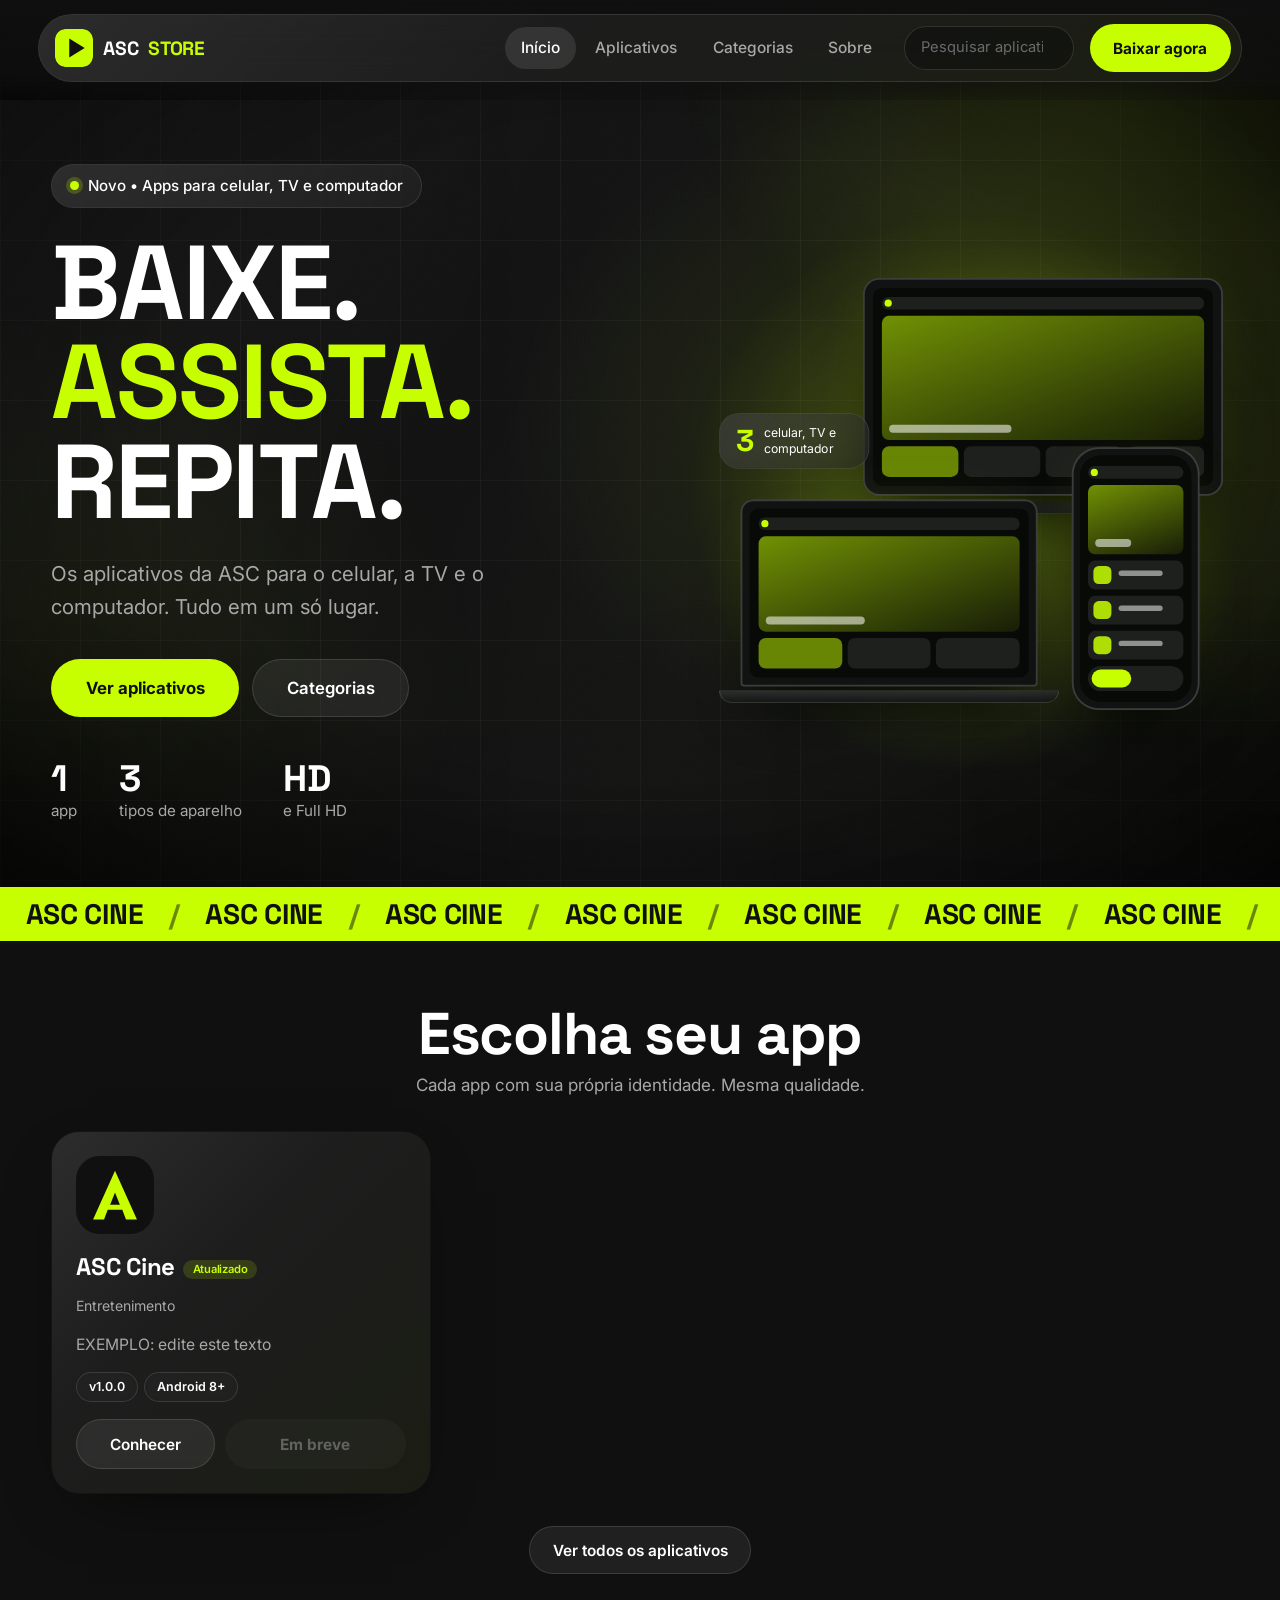
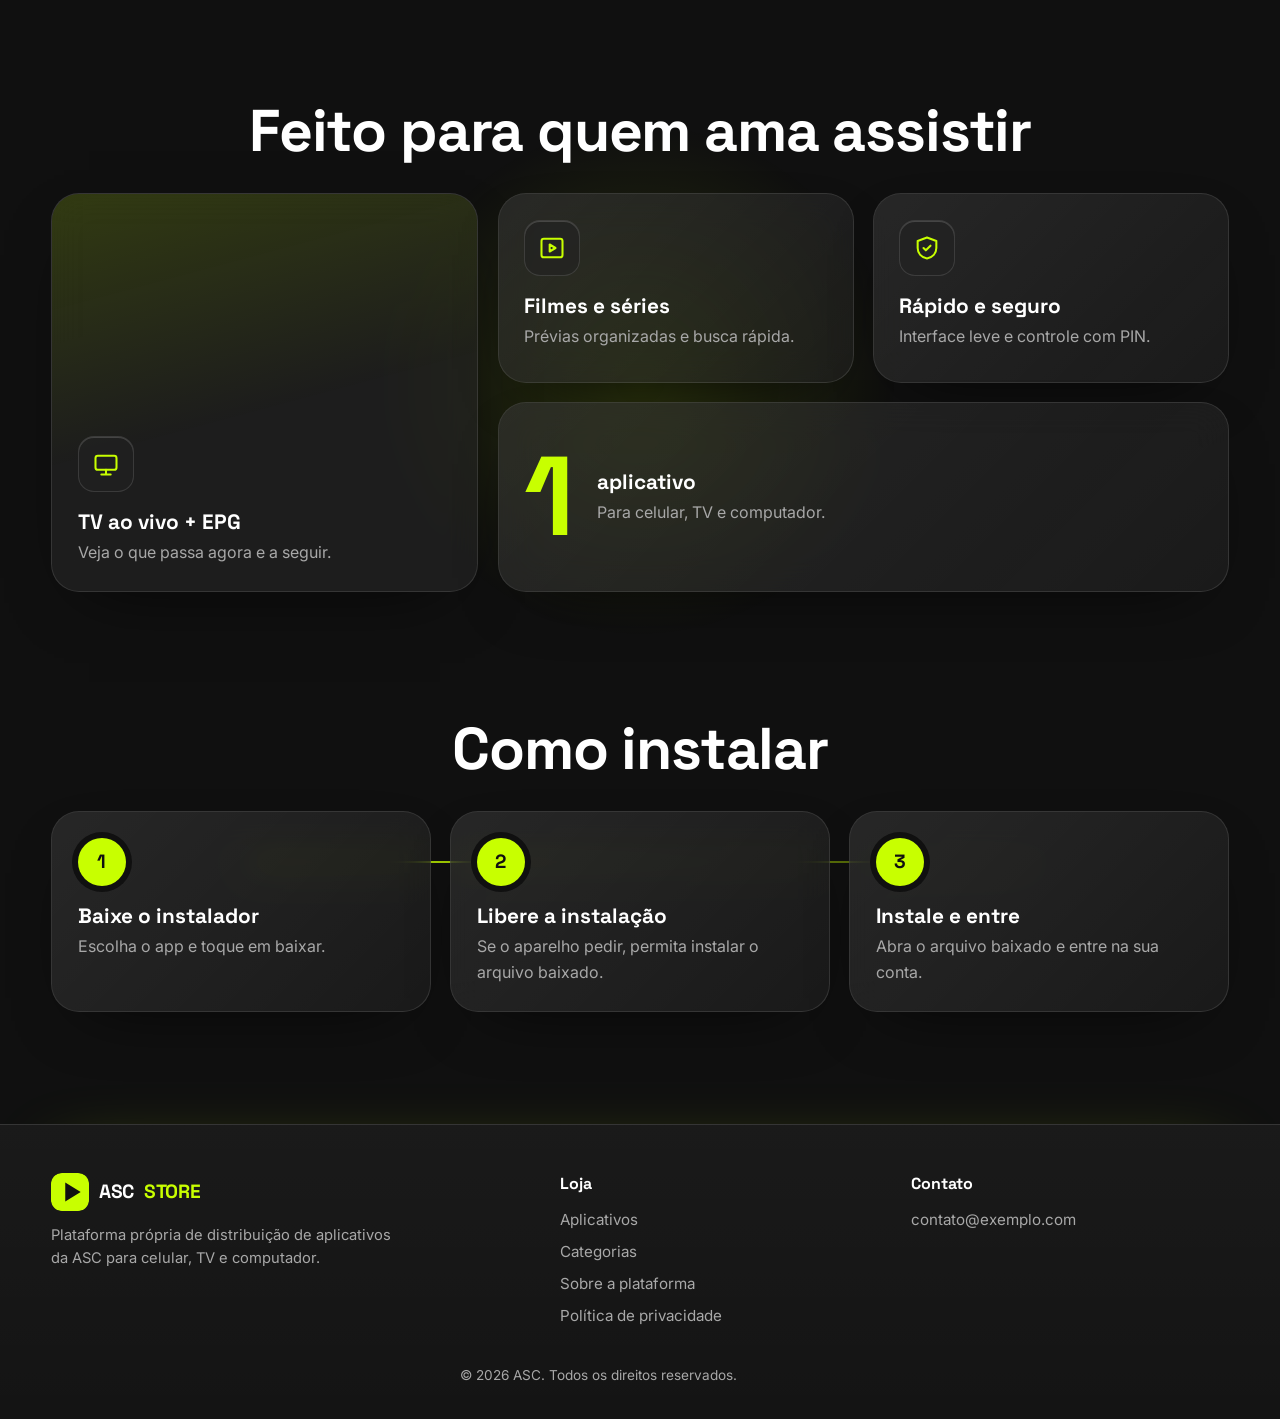
==== commit f9cd1b0d: "Finalize ASC Store visual and production readiness" ====
--- a/index.html
+++ b/index.html
@@ -5,12 +5,12 @@
 <meta name="viewport" content="width=device-width,initial-scale=1">
 <title>ASC STORE — Seus aplicativos. Um só lugar.</title>
 <meta name="description" content="Conheça, explore e baixe os aplicativos da ASC para celular, TV Box, Smart TV e computador.">
-<meta name="theme-color" content="#070807">
+<meta name="theme-color" content="#101010">
 <meta property="og:title" content="ASC STORE"><meta property="og:description" content="Conheça, explore e baixe os aplicativos desenvolvidos pela ASC.">
 <meta property="og:type" content="website">
 <link rel="icon" href="/assets/brand/logo.svg" type="image/svg+xml">
 <link rel="preconnect" href="https://fonts.googleapis.com"><link rel="preconnect" href="https://fonts.gstatic.com" crossorigin>
-<link rel="stylesheet" href="/css/style.css?v=3">
+<link rel="stylesheet" href="/css/style.css?v=4">
 </head>
 <body>
 <a class="skip" href="#main">Ir para o conteúdo</a>
@@ -34,5 +34,5 @@
 </div><p class="copy wrap">© <span id="yr"></span> ASC. Todos os direitos reservados.</p></footer>
 <div class="toast" id="toast" role="status" aria-live="polite"></div>
 <div class="tvbar" aria-hidden="true"><span>◄ ► ▲ ▼ <b>Navegar</b></span><span><b>OK</b> Selecionar</span><span>◄ <b>Voltar</b></span></div>
-<script src="/js/app.js?v=3"></script>
+<script src="/js/app.js?v=4"></script>
 </body></html>
--- a/css/style.css
+++ b/css/style.css
@@ -1,9 +1,11 @@
 @import url("https://fonts.googleapis.com/css2?family=Inter:wght@400;500;600&family=Space+Grotesk:wght@500;600;700&display=swap");
-:root{--bg:#070807;--surface:#0F1110;--card:#161917;--card-2:#1F2321;--line:rgba(255,255,255,.08);
---lime:#C6FF3D;--lime-hi:#D8FF73;--lime-deep:#9BDB12;--lime-glow:rgba(198,255,61,.35);--on-lime:#0A0C08;
---text:#F4F7F2;--text-2:#A3AAA5;--text-3:#6B726D;--danger:#FF5A5A;
+:root{--bg:#101010;--surface:#1A1A1A;--card:rgba(26,26,26,.58);--card-2:rgba(34,34,34,.72);--line:rgba(255,255,255,.12);
+--lime:#C8FF00;--lime-rgb:200,255,0;--lime-hi:#D8FF59;--lime-deep:#A6D400;--lime-glow:rgba(200,255,0,.34);--on-lime:#101010;
+--text:#FFFFFF;--text-2:#A8A8A8;--text-3:#6B6B6B;--danger:#FF5A5A;
+--glass-bg:rgba(26,26,26,.56);--glass-strong:rgba(34,34,34,.76);--glass-border:rgba(255,255,255,.14);--glass-highlight:rgba(255,255,255,.16);--glass-blur:18px;
+--shadow-glass:0 24px 70px -38px rgba(0,0,0,.9);--shadow-lime:0 24px 70px -34px var(--lime-glow);
 /* nomes antigos (o painel /admin usa) */
---s1:var(--card);--s2:var(--card-2);--mut:var(--text-2);--tx:var(--text);--peach:var(--lime);--acc:var(--lime);--acr:198,255,61;--on:var(--on-lime);--r:16px;
+--s1:var(--card);--s2:var(--card-2);--mut:var(--text-2);--tx:var(--text);--peach:var(--lime);--acc:var(--lime);--acr:200,255,0;--on:var(--on-lime);--r:16px;
 --fh:"Space Grotesk","Sora",ui-sans-serif,system-ui,"Segoe UI",Roboto,Arial,sans-serif;
 --f:Inter,ui-sans-serif,system-ui,"Segoe UI",Roboto,"Helvetica Neue",Arial,sans-serif;--ease:cubic-bezier(.2,.7,.2,1)}
 *{box-sizing:border-box;margin:0}
@@ -12,11 +14,11 @@
 cursor:default;-webkit-user-select:none;user-select:none;caret-color:transparent;-webkit-tap-highlight-color:transparent}
 /* Fundo: grade fina + brilho lima + vinheta */
 body:before{content:"";position:fixed;top:0;left:0;right:0;bottom:0;z-index:-2;pointer-events:none;
-background:radial-gradient(760px 520px at 88% 12%,rgba(198,255,61,.10),transparent 65%),
-linear-gradient(rgba(255,255,255,.04) 1px,transparent 1px) 0 0/80px 80px,linear-gradient(90deg,rgba(255,255,255,.04) 1px,transparent 1px) 0 0/80px 80px}
+background:radial-gradient(680px 520px at 88% 8%,rgba(200,255,0,.12),transparent 66%),radial-gradient(620px 520px at 4% 72%,rgba(200,255,0,.055),transparent 70%),
+linear-gradient(rgba(255,255,255,.035) 1px,transparent 1px) 0 0/80px 80px,linear-gradient(90deg,rgba(255,255,255,.035) 1px,transparent 1px) 0 0/80px 80px}
 body:after{content:"";position:fixed;top:0;left:0;right:0;bottom:0;z-index:-1;pointer-events:none;
-background:radial-gradient(ellipse at center,transparent 55%,rgba(0,0,0,.7) 100%),url("data:image/svg+xml,%3Csvg xmlns='http://www.w3.org/2000/svg' width='160' height='160'%3E%3Cfilter id='n'%3E%3CfeTurbulence type='fractalNoise' baseFrequency='.9' numOctaves='2' stitchTiles='stitch'/%3E%3C/filter%3E%3Crect width='160' height='160' filter='url(%23n)' opacity='.03'/%3E%3C/svg%3E")}
-::selection{background:rgba(198,255,61,.4);color:#fff}
+background:radial-gradient(ellipse at center,transparent 50%,rgba(0,0,0,.76) 100%),url("data:image/svg+xml,%3Csvg xmlns='http://www.w3.org/2000/svg' width='160' height='160'%3E%3Cfilter id='n'%3E%3CfeTurbulence type='fractalNoise' baseFrequency='.9' numOctaves='2' stitchTiles='stitch'/%3E%3C/filter%3E%3Crect width='160' height='160' filter='url(%23n)' opacity='.03'/%3E%3C/svg%3E")}
+::selection{background:rgba(200,255,0,.38);color:#fff}
 a{color:inherit;text-decoration:none}img{max-width:100%;display:block}
 a,button,.btn,.chip,select,summary,label[for]{cursor:pointer}
 input,textarea{cursor:text;-webkit-user-select:text;user-select:text;caret-color:auto}
@@ -26,35 +28,37 @@
 .skip{position:absolute;left:-999px;background:var(--lime);color:var(--on-lime);padding:.5rem 1rem;z-index:99;border-radius:8px}.skip:focus{left:1rem;top:1rem}
 .wrap{width:min(1180px,92%);margin:auto}
 /* Topo (vidro) */
-.top{position:sticky;top:0;z-index:30;padding:14px 0;transition:padding .25s ease}
-.bar{position:relative;width:min(1240px,94%);margin:auto;display:flex;align-items:center;gap:1rem;height:68px;padding:0 10px 0 16px;border-radius:999px;
-background:rgba(255,255,255,.06);border:1px solid var(--line);-webkit-backdrop-filter:blur(20px);backdrop-filter:blur(20px);transition:height .25s ease,box-shadow .25s ease,background .25s ease}
-.top.sc{padding:8px 0}.top.sc .bar{height:56px;background:rgba(18,20,19,.82);box-shadow:0 18px 40px -18px #000}
+.top{position:sticky;top:0;z-index:30;isolation:isolate;padding:14px 0 18px;background:linear-gradient(180deg,rgba(16,16,16,.94) 0%,rgba(16,16,16,.72) 72%,transparent 100%);transition:padding .25s ease}
+.bar{position:relative;z-index:1;width:min(1240px,94%);margin:auto;display:flex;align-items:center;gap:.85rem;height:68px;padding:0 10px 0 16px;border-radius:999px;
+background:linear-gradient(135deg,rgba(255,255,255,.10),rgba(255,255,255,.035) 42%,rgba(200,255,0,.035)) padding-box,var(--glass-bg) border-box;border:1px solid var(--glass-border);box-shadow:var(--shadow-glass);-webkit-backdrop-filter:blur(var(--glass-blur)) saturate(125%);backdrop-filter:blur(var(--glass-blur)) saturate(125%);transition:height .25s ease,box-shadow .25s ease,background .25s ease}
+.top.sc{padding:8px 0 12px}.top.sc .bar{height:56px;background:linear-gradient(135deg,rgba(255,255,255,.12),rgba(255,255,255,.04) 42%,rgba(200,255,0,.05)) padding-box,var(--glass-strong) border-box;box-shadow:0 18px 50px -22px #000}
 .logo{display:flex;align-items:center;gap:.6rem;font:700 1.2rem var(--fh);letter-spacing:-.01em;white-space:nowrap}.logo img{width:38px;height:38px;border-radius:11px}.logo b{color:var(--lime);font-weight:700}
 .mark{display:grid;place-items:center;width:30px;height:30px;border-radius:9px;background:var(--lime);color:var(--on-lime);font-weight:800}
 .menu{flex:1;display:flex;align-items:center;gap:1rem}
 nav{display:flex;gap:.2rem;margin-left:auto}nav a{padding:.55rem 1rem;border-radius:999px;color:var(--text-2);font-size:.97rem;font-weight:500;transition:color .2s,background .2s}
 nav a:hover{color:#fff}nav a.on{color:#fff;background:rgba(255,255,255,.1)}
-.search input{width:170px;background:rgba(0,0,0,.35);border:1px solid var(--line);color:#fff;padding:.6rem 1rem;border-radius:999px;font:inherit;font-size:.92rem;transition:width .3s var(--ease),border-color .2s,box-shadow .2s}
-.search input::placeholder{color:var(--text-3)}.search input:focus{outline:none;width:240px;border-color:var(--lime);box-shadow:0 0 0 4px rgba(198,255,61,.16)}
+.search input{width:170px;background:rgba(0,0,0,.28);border:1px solid var(--line);color:#fff;padding:.6rem 1rem;border-radius:999px;font:inherit;font-size:.92rem;transition:width .3s var(--ease),border-color .2s,box-shadow .2s}
+.search input::placeholder{color:var(--text-3)}.search input:focus{outline:none;width:240px;border-color:var(--lime);box-shadow:0 0 0 4px rgba(200,255,0,.16)}
 .burger{display:none;margin-left:auto;width:48px;height:48px;border-radius:50%;border:0;background:transparent;color:#fff;flex-direction:column;justify-content:center;align-items:center;gap:5px}
 .burger span{display:block;width:22px;height:2.5px;border-radius:2px;background:#fff;transition:transform .3s var(--ease),opacity .2s}
 .top.open .burger span:nth-child(1){transform:translateY(7.5px) rotate(45deg)}.top.open .burger span:nth-child(2){opacity:0}.top.open .burger span:nth-child(3){transform:translateY(-7.5px) rotate(-45deg)}
 /* Botões */
 .btn{position:relative;overflow:hidden;display:inline-flex;align-items:center;justify-content:center;gap:.5rem;height:48px;padding:0 1.4rem;border-radius:999px;font:600 .96rem var(--f);border:1px solid var(--line);background:rgba(255,255,255,.07);color:#fff;transition:transform .2s var(--ease),border-color .2s,background .2s,box-shadow .25s}
-.btn:hover{background:rgba(255,255,255,.12);border-color:rgba(198,255,61,.45)}.btn:active{transform:scale(.97)}
+.btn:hover{background:rgba(255,255,255,.12);border-color:rgba(200,255,0,.45)}.btn:active{transform:scale(.97)}
 .btn.pri{background:var(--lime);color:var(--on-lime);border-color:transparent;font-weight:700}
 .btn.pri:hover{background:var(--lime-hi);transform:translateY(-2px);box-shadow:0 0 40px var(--lime-glow)}.btn.pri:active{background:var(--lime-deep)}
 .btn.big{height:58px;padding:0 2.1rem;font-size:1.05rem}
 .btn[aria-disabled=true]{opacity:.5;pointer-events:none;box-shadow:none;background:rgba(255,255,255,.06);color:var(--text-2);cursor:not-allowed}
 /* Início */
-.hero{position:relative;overflow:hidden;padding:clamp(2rem,5vw,4rem) 0 clamp(2.5rem,5vw,4rem)}
-.hw{width:min(1320px,92%);margin:auto;display:grid;grid-template-columns:1.1fr .9fr;gap:2rem;align-items:center}
+.hero{position:relative;isolation:isolate;overflow:hidden;padding:clamp(2rem,5vw,4rem) 0 clamp(2.5rem,5vw,4rem)}
+.hero:before{content:"";position:absolute;inset:0;z-index:-1;pointer-events:none;background:radial-gradient(720px 520px at 78% 42%,rgba(200,255,0,.12),transparent 68%),linear-gradient(115deg,rgba(255,255,255,.035),transparent 36%,rgba(200,255,0,.03));mask-image:linear-gradient(#000 62%,transparent)}
+.hero:after{content:"";position:absolute;inset:0;z-index:-1;pointer-events:none;background:linear-gradient(90deg,transparent,rgba(255,255,255,.035) 50%,transparent);opacity:.35}
+.hw{position:relative;z-index:1;width:min(1320px,92%);margin:auto;display:grid;grid-template-columns:1.1fr .9fr;gap:2rem;align-items:center}
 .hl>*{animation:rise .85s var(--ease) both}.hl>:nth-child(2){animation-delay:.08s}.hl>:nth-child(3){animation-delay:.18s}.hl>:nth-child(4){animation-delay:.28s}.hl>:nth-child(5){animation-delay:.4s}
 @keyframes rise{from{opacity:0;transform:translateY(24px)}}
-.eb{display:inline-flex;align-items:center;gap:.6rem;padding:.55rem 1.1rem;border-radius:999px;background:var(--card);border:1px solid var(--line);color:var(--text);font-weight:500;font-size:.95rem;margin-bottom:1.6rem}
-.eb:before{content:"";width:9px;height:9px;border-radius:50%;background:var(--lime);box-shadow:0 0 0 4px rgba(198,255,61,.2);animation:pulse 2.4s ease-in-out infinite}
-@keyframes pulse{50%{box-shadow:0 0 0 9px rgba(198,255,61,0)}}
+.eb{display:inline-flex;align-items:center;gap:.6rem;padding:.55rem 1.1rem;border-radius:999px;background:linear-gradient(135deg,rgba(255,255,255,.10),rgba(255,255,255,.035)) padding-box,var(--glass-bg) border-box;border:1px solid var(--glass-border);box-shadow:var(--shadow-glass);-webkit-backdrop-filter:blur(var(--glass-blur));backdrop-filter:blur(var(--glass-blur));color:var(--text);font-weight:500;font-size:.95rem;margin-bottom:1.6rem}
+.eb:before{content:"";width:9px;height:9px;border-radius:50%;background:var(--lime);box-shadow:0 0 0 4px rgba(200,255,0,.2);animation:pulse 2.4s ease-in-out infinite}
+@keyframes pulse{50%{box-shadow:0 0 0 9px rgba(200,255,0,0)}}
 h1{font:700 clamp(2.2rem,5vw,3.6rem)/.98 var(--fh);letter-spacing:-.02em}
 h1 span{display:block}
 .hero h1{font-size:clamp(56px,8.2vw,150px);line-height:.95;text-transform:uppercase}.hero h1 .l2{color:var(--lime)}
@@ -63,7 +67,7 @@
 .stats b{font:700 2.3rem/1.1 var(--fh);letter-spacing:-.02em}.stats span{color:var(--text-2);font-size:.95rem}
 /* Aparelhos do hero: celular + notebook + TV */
 .devices{--s:.9;position:relative;justify-self:center;width:100%;max-width:560px;height:calc(480px*var(--s));animation:rise 1s .3s var(--ease) both;transition:transform .5s var(--ease)}
-.devices:before{content:"";position:absolute;left:50%;top:50%;width:620px;height:620px;margin:-310px 0 0 -310px;border-radius:50%;background:radial-gradient(circle,rgba(198,255,61,.32),transparent 65%);pointer-events:none}
+.devices:before{content:"";position:absolute;left:50%;top:50%;width:620px;height:620px;margin:-310px 0 0 -310px;border-radius:50%;background:radial-gradient(circle,rgba(200,255,0,.24),transparent 65%);pointer-events:none}
 .dv{position:absolute;left:50%;top:0;width:560px;height:480px;margin-left:-280px;transform:scale(var(--s));transform-origin:top center}
 .dev{position:absolute;background:#111312;border:2px solid rgba(255,255,255,.18);box-shadow:0 40px 70px -26px #000,0 0 80px -40px var(--lime-glow)}
 .tvd{right:0;top:0;width:400px;height:242px;padding:9px;border-radius:18px;animation:float 7s ease-in-out infinite}
@@ -77,13 +81,13 @@
 .ph .dscr{border-radius:23px;padding:12px 9px}
 .dscr i{display:block;position:relative;flex:none;border-radius:8px;background:rgba(255,255,255,.09)}
 .dscr .u-top{height:14px;border-radius:999px}.dscr .u-top:before{content:"";position:absolute;left:3px;top:3px;width:8px;height:8px;border-radius:50%;background:var(--lime)}
-.dscr .u-ban{flex:1;min-height:40px;background:linear-gradient(160deg,rgba(198,255,61,.55),rgba(198,255,61,.08))}
+.dscr .u-ban{flex:1;min-height:40px;background:linear-gradient(160deg,rgba(200,255,0,.55),rgba(200,255,0,.08))}
 .dscr .u-ban:after{content:"";position:absolute;left:8px;bottom:8px;width:38%;height:9px;border-radius:5px;background:rgba(255,255,255,.55)}
-.u-row{display:flex;gap:6px;flex:none}.u-row i{flex:1;height:34px}.u-row i:first-child{background:rgba(198,255,61,.5)}
+.u-row{display:flex;gap:6px;flex:none}.u-row i{flex:1;height:34px}.u-row i:first-child{background:rgba(200,255,0,.5)}
 .dscr .u-li{height:32px}.dscr .u-li:before{content:"";position:absolute;left:6px;top:6px;width:20px;height:20px;border-radius:6px;background:var(--lime);opacity:.85}
 .dscr .u-li:after{content:"";position:absolute;left:34px;top:11px;width:46%;height:6px;border-radius:3px;background:rgba(255,255,255,.5)}
 .dscr .u-bt{height:28px;border-radius:999px}.dscr .u-bt:before{content:"";position:absolute;left:4px;top:4px;width:44px;height:20px;border-radius:999px;background:var(--lime)}
-.fchip{position:absolute;left:0;top:150px;z-index:4;display:flex;align-items:center;gap:.7rem;padding:.8rem 1.1rem;border-radius:22px;background:rgba(255,255,255,.07);border:1px solid var(--line);-webkit-backdrop-filter:blur(16px);backdrop-filter:blur(16px);box-shadow:0 20px 40px -20px #000;animation:float 7s -2s ease-in-out infinite}
+.fchip{position:absolute;left:0;top:150px;z-index:4;display:flex;align-items:center;gap:.7rem;padding:.8rem 1.1rem;border-radius:22px;background:linear-gradient(135deg,rgba(255,255,255,.12),rgba(255,255,255,.035)) padding-box,var(--glass-bg) border-box;border:1px solid var(--glass-border);-webkit-backdrop-filter:blur(var(--glass-blur));backdrop-filter:blur(var(--glass-blur));box-shadow:var(--shadow-glass);animation:float 7s -2s ease-in-out infinite}
 .fchip b{font:700 2.1rem/1 var(--fh);color:var(--lime)}.fchip span{font-size:.85rem;line-height:1.25;color:var(--text);max-width:11ch}
 /* Faixa que rola */
 .mq{background:var(--lime);color:var(--on-lime);overflow:hidden;white-space:nowrap;padding:.8rem 0;font:700 clamp(1.1rem,2.2vw,1.9rem)/1 var(--fh);text-transform:uppercase;letter-spacing:-.01em}
@@ -97,48 +101,47 @@
 .more{text-align:center;margin-top:2rem}
 .grid{display:grid;grid-template-columns:repeat(auto-fill,minmax(290px,1fr));gap:1.2rem}
 .card{position:relative;overflow:hidden;display:flex;flex-direction:column;gap:.9rem;padding:1.5rem;border-radius:28px;border:1px solid transparent;
-background:linear-gradient(var(--card),var(--card)) padding-box,linear-gradient(var(--line),var(--line)) border-box;
-transition:transform .25s var(--ease),box-shadow .3s;animation:pop .55s var(--ease) both;animation-delay:calc(var(--i,0)*70ms)}
+background:linear-gradient(135deg,rgba(255,255,255,.10),rgba(255,255,255,.035) 42%,rgba(200,255,0,.035)) padding-box,var(--glass-bg) border-box;box-shadow:var(--shadow-glass);-webkit-backdrop-filter:blur(var(--glass-blur)) saturate(125%);backdrop-filter:blur(var(--glass-blur)) saturate(125%);transition:transform .25s var(--ease),box-shadow .3s,background .3s;animation:pop .55s var(--ease) both;animation-delay:calc(var(--i,0)*70ms)}
 @keyframes pop{from{opacity:0;transform:translateY(18px) scale(.97)}}
-.card:before{content:"";position:absolute;top:0;left:0;right:0;bottom:0;pointer-events:none;opacity:0;transition:opacity .3s;background:radial-gradient(320px circle at var(--mx,50%) var(--my,0%),rgba(198,255,61,.12),transparent 62%)}
-.card:hover,.card:focus-within{transform:translateY(-6px);box-shadow:0 26px 50px -28px var(--lime-glow);
-background:linear-gradient(var(--card),var(--card)) padding-box,linear-gradient(135deg,rgba(198,255,61,.4),rgba(198,255,61,.06) 55%,rgba(198,255,61,.4)) border-box}
+.card:before{content:"";position:absolute;top:0;left:0;right:0;bottom:0;pointer-events:none;opacity:0;transition:opacity .3s;background:radial-gradient(320px circle at var(--mx,50%) var(--my,0%),rgba(200,255,0,.12),transparent 62%)}
+.card:hover,.card:focus-within{transform:translateY(-6px);box-shadow:var(--shadow-lime);
+background:linear-gradient(135deg,rgba(255,255,255,.14),rgba(255,255,255,.045) 42%,rgba(200,255,0,.07)) padding-box,linear-gradient(135deg,rgba(200,255,0,.52),rgba(200,255,0,.08) 55%,rgba(200,255,0,.36)) border-box}
 .card:hover:before{opacity:1}
 .card>*{position:relative}
 .ico{width:78px;height:78px;border-radius:24px;object-fit:cover;background:var(--card-2);flex:none}
 .card h3{font:700 1.5rem/1.15 var(--fh);letter-spacing:-.01em;margin-top:.3rem}.meta{color:var(--text-2);font-size:.88rem}.card p.tg{color:var(--text-2);font-size:.98rem;flex:1}
-.pills{display:flex;gap:.4rem;flex-wrap:wrap}.pill{font-size:.78rem;font-weight:600;padding:.25rem .75rem;border-radius:999px;background:var(--card-2);border:1px solid var(--line);color:var(--text)}
+.pills{display:flex;gap:.4rem;flex-wrap:wrap}.pill{font-size:.78rem;font-weight:600;padding:.25rem .75rem;border-radius:999px;background:rgba(34,34,34,.62);border:1px solid var(--line);color:var(--text);-webkit-backdrop-filter:blur(10px);backdrop-filter:blur(10px)}
 .plats{color:var(--text-2);font-size:.82rem}
 .acts{display:grid;grid-template-columns:1fr 1.3fr;gap:.6rem;margin-top:.2rem}.acts .btn{padding:0 .8rem;height:50px}
-.tag{display:inline-block;font:600 .7rem var(--f);padding:.15rem .6rem;border-radius:999px;background:rgba(198,255,61,.14);color:var(--lime);margin-left:.5rem;vertical-align:middle}
+.tag{display:inline-block;font:600 .7rem var(--f);padding:.15rem .6rem;border-radius:999px;background:rgba(200,255,0,.14);color:var(--lime);margin-left:.5rem;vertical-align:middle}
 .sk{min-height:300px;gap:1rem}.sk i{display:block;border-radius:16px;background:linear-gradient(90deg,rgba(255,255,255,.04),rgba(255,255,255,.12),rgba(255,255,255,.04));background-size:200% 100%;animation:shine 1.3s linear infinite}
 .sk i:nth-child(1){width:78px;height:78px;border-radius:24px}.sk i:nth-child(2){height:22px;width:60%}.sk i:nth-child(3){height:48px;margin-top:auto}@keyframes shine{to{background-position:-200% 0}}
 /* Recursos (bento) */
-.gl{position:relative}.gl:before{content:"";position:absolute;left:0;right:0;top:10%;width:min(560px,100%);height:560px;margin:0 auto;border-radius:50%;background:radial-gradient(circle,rgba(198,255,61,.14),transparent 65%);pointer-events:none;z-index:-1}
+.gl{position:relative}.gl:before{content:"";position:absolute;left:0;right:0;top:10%;width:min(560px,100%);height:560px;margin:0 auto;border-radius:50%;background:radial-gradient(circle,rgba(200,255,0,.14),transparent 65%);pointer-events:none;z-index:-1}
 .feats{display:grid;grid-template-columns:1.2fr 1fr 1fr;grid-auto-rows:minmax(190px,auto);gap:1.2rem}
-.feat,.step{padding:1.6rem;border-radius:28px;background:var(--card);border:1px solid var(--line);transition:border-color .25s,transform .25s var(--ease)}
-.feat:hover{border-color:rgba(198,255,61,.4);transform:translateY(-4px)}
-.feat.big{grid-row:span 2;display:flex;flex-direction:column;justify-content:flex-end;background:linear-gradient(165deg,rgba(198,255,61,.14),var(--card) 60%)}
+.feat,.step{padding:1.6rem;border-radius:28px;background:linear-gradient(135deg,rgba(255,255,255,.08),rgba(255,255,255,.025)) padding-box,var(--glass-bg) border-box;border:1px solid var(--glass-border);box-shadow:var(--shadow-glass);-webkit-backdrop-filter:blur(var(--glass-blur)) saturate(120%);backdrop-filter:blur(var(--glass-blur)) saturate(120%);transition:border-color .25s,transform .25s var(--ease),box-shadow .25s}
+.feat:hover,.step:hover{border-color:rgba(200,255,0,.42);transform:translateY(-4px);box-shadow:0 24px 60px -34px rgba(0,0,0,.9),0 18px 50px -34px var(--lime-glow)}
+.feat.big{grid-row:span 2;display:flex;flex-direction:column;justify-content:flex-end;background:linear-gradient(165deg,rgba(200,255,0,.16),rgba(255,255,255,.035) 54%) padding-box,var(--glass-bg) border-box}
 .feat.num{grid-column:span 2;display:flex;align-items:center;gap:1.6rem}
-.feat i{display:grid;place-items:center;width:56px;height:56px;border-radius:16px;background:var(--card-2);color:var(--lime);margin-bottom:1.1rem}.feat svg{width:28px;height:28px}
+.feat i{display:grid;place-items:center;width:56px;height:56px;border-radius:16px;background:rgba(34,34,34,.62);border:1px solid var(--line);color:var(--lime);margin-bottom:1.1rem;box-shadow:inset 0 1px 0 var(--glass-highlight)}.feat svg{width:28px;height:28px}
 .feat h3,.step h3{font:700 1.3rem var(--fh);margin-bottom:.3rem}.feat p,.step p{color:var(--text-2);font-size:1rem}
 .feat.num b{font:700 clamp(4rem,9vw,7rem)/.9 var(--fh);color:var(--lime);letter-spacing:-.03em}
 /* Como instalar */
 .steps{position:relative;display:grid;grid-template-columns:repeat(3,1fr);gap:1.2rem}
-.steps:before{content:"";position:absolute;top:calc(1.6rem + 24px);left:16.6%;right:16.6%;height:2px;background:linear-gradient(90deg,var(--lime),rgba(198,255,61,.2))}
+.steps:before{content:"";position:absolute;top:calc(1.6rem + 24px);left:16.6%;right:16.6%;height:2px;background:linear-gradient(90deg,var(--lime),rgba(200,255,0,.2))}
 .step{position:relative}.step b{position:relative;display:grid;place-items:center;width:48px;height:48px;margin-bottom:1.1rem;border-radius:50%;background:var(--lime);color:var(--on-lime);font:700 1.2rem var(--fh);box-shadow:0 0 0 6px var(--bg)}
 .rv{opacity:0;transform:translateY(24px);transition:opacity .65s ease-out,transform .65s ease-out}.rv.in{opacity:1;transform:none}
 /* Catálogo */
 .tools{display:flex;gap:.7rem;flex-wrap:wrap;margin-bottom:1.6rem}
-.tools select,select{background:var(--card-2);color:#fff;border:1px solid var(--line);border-radius:999px;padding:.65rem 1rem;font:inherit;font-size:.92rem;min-height:48px}option{background:#161917;color:#fff}
-.chips{display:flex;gap:.5rem;flex-wrap:wrap}.chip{min-height:48px;padding:.5rem 1.2rem;border-radius:999px;border:1px solid var(--line);background:var(--card);color:var(--text-2);font:500 .92rem var(--f);transition:all .2s var(--ease)}
-.chip:hover{color:#fff;border-color:rgba(198,255,61,.45)}.chip[aria-pressed=true]{background:var(--lime);color:var(--on-lime);border-color:var(--lime);font-weight:700}
+.tools select,select{background:rgba(34,34,34,.64);color:#fff;border:1px solid var(--line);border-radius:999px;padding:.65rem 1rem;font:inherit;font-size:.92rem;min-height:48px;-webkit-backdrop-filter:blur(12px);backdrop-filter:blur(12px)}option{background:#222;color:#fff}
+.chips{display:flex;gap:.5rem;flex-wrap:wrap}.chip{min-height:48px;padding:.5rem 1.2rem;border-radius:999px;border:1px solid var(--line);background:linear-gradient(135deg,rgba(255,255,255,.08),rgba(255,255,255,.025)) padding-box,var(--glass-bg) border-box;color:var(--text-2);font:500 .92rem var(--f);-webkit-backdrop-filter:blur(12px);backdrop-filter:blur(12px);transition:all .2s var(--ease)}
+.chip:hover{color:#fff;border-color:rgba(200,255,0,.45)}.chip[aria-pressed=true]{background:var(--lime);color:var(--on-lime);border-color:var(--lime);font-weight:700}
 .empty{padding:3rem;text-align:center;color:var(--text-2);border:1px dashed var(--line);border-radius:24px}
 /* Categorias */
 .cats{display:grid;grid-template-columns:repeat(auto-fill,minmax(280px,1fr));gap:1rem}
-.cat{display:flex;align-items:center;gap:1rem;padding:1.1rem 1.3rem;border-radius:24px;background:var(--card);border:1px solid var(--line);transition:transform .2s var(--ease),border-color .2s,box-shadow .25s}
-.cat:hover,.cat:focus-visible{transform:translateY(-4px);border-color:rgba(198,255,61,.5);box-shadow:0 20px 40px -26px var(--lime-glow)}
-.cat i{flex:none;display:grid;place-items:center;width:54px;height:54px;border-radius:16px;background:var(--card-2);color:var(--lime)}.cat svg{width:28px;height:28px}
+.cat{display:flex;align-items:center;gap:1rem;padding:1.1rem 1.3rem;border-radius:24px;background:linear-gradient(135deg,rgba(255,255,255,.08),rgba(255,255,255,.025)) padding-box,var(--glass-bg) border-box;border:1px solid var(--glass-border);box-shadow:var(--shadow-glass);-webkit-backdrop-filter:blur(var(--glass-blur));backdrop-filter:blur(var(--glass-blur));transition:transform .2s var(--ease),border-color .2s,box-shadow .25s}
+.cat:hover,.cat:focus-visible{transform:translateY(-4px);border-color:rgba(200,255,0,.5);box-shadow:0 20px 40px -26px var(--lime-glow)}
+.cat i{flex:none;display:grid;place-items:center;width:54px;height:54px;border-radius:16px;background:rgba(34,34,34,.62);border:1px solid var(--line);color:var(--lime);box-shadow:inset 0 1px 0 var(--glass-highlight)}.cat svg{width:28px;height:28px}
 .cat span{flex:1;display:flex;flex-direction:column;min-width:0}.cat b{font:700 1.15rem var(--fh)}.cat small{color:var(--text-2);font-size:.88rem}.cat em{font-style:normal;color:var(--lime);font-size:1.3rem}
 /* Detalhe */
 .det{padding:1.5rem 0 4rem}.back{display:inline-block;color:var(--text-2);font-size:.95rem;font-weight:500;transition:color .2s,transform .2s}.back:hover{color:#fff;transform:translateX(-3px)}
@@ -146,43 +149,47 @@
 .dh .ico{width:124px;height:124px;border-radius:34px}.dh h1{font-size:clamp(2.2rem,5vw,3.4rem);animation:none}.dh .pills{margin-top:.6rem}
 .det h2{font-size:clamp(1.6rem,3vw,2.2rem);margin:2.2rem 0 1rem}.desc{color:var(--text-2);max-width:70ch;margin:1rem 0 .5rem}
 .dls{display:grid;gap:.8rem;margin:0 0 1rem;max-width:760px}
-.dl{display:flex;align-items:center;gap:1rem;padding:1rem 1.2rem;border-radius:24px;background:var(--card);border:1px solid var(--line);transition:border-color .25s,transform .25s var(--ease);flex-wrap:wrap}
-.dl:hover{border-color:rgba(198,255,61,.5);transform:translateX(4px)}.dl b{font:700 1.05rem var(--fh)}.dl small{color:var(--text-2);flex:1;min-width:140px}
+.dl{display:flex;align-items:center;gap:1rem;padding:1rem 1.2rem;border-radius:24px;background:linear-gradient(135deg,rgba(255,255,255,.08),rgba(255,255,255,.025)) padding-box,var(--glass-bg) border-box;border:1px solid var(--glass-border);box-shadow:var(--shadow-glass);-webkit-backdrop-filter:blur(var(--glass-blur));backdrop-filter:blur(var(--glass-blur));transition:border-color .25s,transform .25s var(--ease),box-shadow .25s;flex-wrap:wrap}
+.dl:hover{border-color:rgba(200,255,0,.5);transform:translateX(4px)}.dl b{font:700 1.05rem var(--fh)}.dl small{color:var(--text-2);flex:1;min-width:140px}
 .facts{display:grid;grid-template-columns:repeat(auto-fit,minmax(170px,1fr));gap:.9rem;margin:2rem 0}
-.facts div{padding:1.1rem;border-radius:22px;background:var(--card);border:1px solid var(--line)}.facts small{display:block;color:var(--text-2);font-size:.82rem}.facts b{font:700 1.1rem var(--fh)}
+.facts div{padding:1.1rem;border-radius:22px;background:linear-gradient(135deg,rgba(255,255,255,.08),rgba(255,255,255,.025)) padding-box,var(--glass-bg) border-box;border:1px solid var(--glass-border);box-shadow:var(--shadow-glass);-webkit-backdrop-filter:blur(var(--glass-blur));backdrop-filter:blur(var(--glass-blur))}.facts small{display:block;color:var(--text-2);font-size:.82rem}.facts b{font:700 1.1rem var(--fh)}
 .shots{display:flex;gap:1rem;overflow-x:auto;padding-bottom:.6rem;margin:1rem 0 2rem}.shots img{height:380px;border-radius:22px;border:1px solid var(--line)}
 .hist{border-left:2px solid var(--line);margin-left:6px;padding-left:1.5rem;display:grid;gap:1.4rem;margin-top:1rem}.hist>li{list-style:none;position:relative}
-.hist>li:before{content:"";position:absolute;left:calc(-1.5rem - 7px);top:.45rem;width:12px;height:12px;border-radius:50%;background:var(--lime);box-shadow:0 0 0 4px rgba(198,255,61,.2)}
+.hist>li:before{content:"";position:absolute;left:calc(-1.5rem - 7px);top:.45rem;width:12px;height:12px;border-radius:50%;background:var(--lime);box-shadow:0 0 0 4px rgba(200,255,0,.2)}
 .hist ul{color:var(--text-2);padding-left:1.1rem}
 .prose{max-width:68ch;padding:3rem 0 5rem}.prose h1{font-size:clamp(2rem,5vw,3rem);animation:none;margin-bottom:1.2rem}.prose p{color:var(--text-2);margin-bottom:1rem}.prose a{color:var(--lime)}
 /* Rodapé */
-.foot{margin-top:3rem;border-top:1px solid var(--line);background:var(--surface);padding-top:3rem}.foot .wrap:first-child{display:grid;grid-template-columns:1.5fr 1fr 1fr;gap:2rem}
+.foot{margin-top:3rem;border-top:1px solid var(--glass-border);background:linear-gradient(180deg,rgba(255,255,255,.045),rgba(255,255,255,.018));padding-top:3rem;box-shadow:0 -22px 70px -60px var(--lime-glow)}.foot .wrap:first-child{display:grid;grid-template-columns:1.5fr 1fr 1fr;gap:2rem}
 .foot h4{font:700 1rem var(--fh);margin-bottom:.6rem}.foot a:not(.logo){display:block;color:var(--text-2);font-size:.95rem;padding:.25rem 0;transition:color .2s}.foot a:hover{color:var(--lime)}.foot p{color:var(--text-2);font-size:.92rem;margin-top:.8rem;max-width:40ch}
 .copy{padding:2rem 0;margin:0 auto!important;font-size:.85rem!important}
-.toast{position:fixed;left:50%;bottom:30px;z-index:60;max-width:92%;padding:.85rem 1.3rem;border-radius:999px;background:rgba(22,25,23,.94);border:1px solid var(--line);-webkit-backdrop-filter:blur(14px);backdrop-filter:blur(14px);font-weight:500;font-size:.95rem;opacity:0;transform:translate(-50%,20px);pointer-events:none;transition:opacity .3s,transform .4s var(--ease)}
+.toast{position:fixed;left:50%;bottom:30px;z-index:60;max-width:92%;padding:.85rem 1.3rem;border-radius:999px;background:linear-gradient(135deg,rgba(255,255,255,.12),rgba(255,255,255,.035)) padding-box,var(--glass-strong) border-box;border:1px solid var(--glass-border);box-shadow:var(--shadow-lime);-webkit-backdrop-filter:blur(var(--glass-blur));backdrop-filter:blur(var(--glass-blur));font-weight:500;font-size:.95rem;opacity:0;transform:translate(-50%,20px);pointer-events:none;transition:opacity .3s,transform .4s var(--ease)}
 .toast.on{opacity:1;transform:translate(-50%,0)}
 .tvbar{display:none}
+@supports not (backdrop-filter:blur(1px)){
+  .bar,.eb,.card,.feat,.step,.chip,.cat,.dl,.facts div,.toast,.fchip{background:var(--surface);}
+  .top.sc .bar,.card:hover,.card:focus-within,.feat.big{background:var(--card-2);}
+}
 /* Modo TV (controle remoto): textos grandes, foco bem visível, sem depender de mouse */
 html.tv{font-size:175%}.tv body{padding-bottom:96px}.tv .search,.tv .burger{display:none}
 .tv .wrap{width:92%}.tv .hero h1{font-size:150px}
 .tv .bar,.tv .top.sc .bar{height:88px;width:96%;gap:.6rem}.tv .btn{white-space:nowrap;height:auto;min-height:60px;padding-top:.4rem;padding-bottom:.4rem}.tv nav a{white-space:nowrap}
 .tv .grid{grid-template-columns:repeat(auto-fill,minmax(21rem,1fr))}.tv .cats{grid-template-columns:repeat(auto-fill,minmax(20rem,1fr))}.tv .acts{grid-template-columns:1fr}
 .tv .feats{grid-template-columns:1fr 1fr}.tv .feat.big{grid-row:auto}.tv .feat.num{grid-column:span 2}.tv .steps{grid-template-columns:1fr}.tv .steps:before{display:none}.tv .step{display:flex;gap:1.1rem;align-items:flex-start}.tv .step b{margin-bottom:0}
-.tv .devices{--s:1.2;max-width:760px}.tv .foot .wrap:first-child{grid-template-columns:1.5fr 1fr 1fr}
+.tv .hero{padding-bottom:10rem}.tv .devices{--s:1.2;max-width:760px}.tv .foot .wrap:first-child{grid-template-columns:1.5fr 1fr 1fr}
 .tv :focus-visible{outline:4px solid var(--lime);outline-offset:4px;box-shadow:0 0 40px var(--lime-glow);transform:scale(1.05)}
 .tv .card:focus-within,.tv .cat:focus-visible{transform:scale(1.04);border-color:var(--lime)}
 .tv .card:not(:focus-within) .btn.pri{background:var(--card-2);color:#fff;border:1px solid var(--line);font-weight:600}
 .tv .btn,.tv .chip,.tv select{min-height:56px}
-.tv .tvbar{display:flex;position:fixed;left:5%;right:5%;bottom:16px;z-index:50;justify-content:center;gap:2.4rem;padding:.7rem 1.4rem;border-radius:999px;background:rgba(22,25,23,.92);border:1px solid var(--line);color:var(--text-2);font-size:.9rem}.tvbar b{color:var(--lime)}
+.tv .tvbar{display:flex;position:fixed;top:120px;right:5%;bottom:auto;z-index:50;justify-content:center;gap:2.4rem;padding:.7rem 1.4rem;border-radius:999px;background:rgba(16,16,16,.96);border:1px solid var(--line);box-shadow:0 16px 40px -24px #000;color:var(--text-2);font-size:.9rem;transform:scale(.72);transform-origin:top right}.tvbar b{color:var(--lime)}
 /* Celular e telas menores */
 @media(max-width:1100px){.feats{grid-template-columns:1fr 1fr}.feat.big{grid-row:auto}.feat.num{grid-column:span 2}}
 @media(max-width:900px){
 .hw{grid-template-columns:1fr}.devices{--s:.9;margin-top:2rem}
 .bar{height:60px}.burger{display:flex}.top.sc .bar{height:56px}
-.menu{display:none;position:absolute;top:calc(100% + 8px);left:0;right:0;flex-direction:column;align-items:stretch;gap:.6rem;padding:1rem;border-radius:28px;background:rgba(15,17,16,.98);border:1px solid var(--line);-webkit-backdrop-filter:blur(20px);backdrop-filter:blur(20px)}
+.menu{display:none;position:absolute;z-index:2;top:calc(100% - 2px);left:3%;right:3%;flex-direction:column;align-items:stretch;gap:.6rem;padding:1rem;border-radius:28px;background:rgba(16,16,16,.995);border:1px solid var(--glass-border);box-shadow:0 24px 70px -28px #000,0 0 0 100vmax rgba(16,16,16,.32);-webkit-backdrop-filter:blur(24px) saturate(115%);backdrop-filter:blur(24px) saturate(115%)}
 .top.open .menu{display:flex}nav{flex-direction:column;margin:0}nav a{padding:.85rem 1rem}.search input,.search input:focus{width:100%}.menu .btn{width:100%}
 .steps,.feats{grid-template-columns:1fr}.feat.num{grid-column:auto}
-.steps:before{top:calc(1.6rem + 24px);bottom:calc(1.6rem + 24px);left:calc(1.6rem + 23px);right:auto;width:2px;height:auto;background:linear-gradient(var(--lime),rgba(198,255,61,.2))}
+.steps:before{top:calc(1.6rem + 24px);bottom:calc(1.6rem + 24px);left:calc(1.6rem + 23px);right:auto;width:2px;height:auto;background:linear-gradient(var(--lime),rgba(200,255,0,.2))}
 .step{display:flex;gap:1.1rem;align-items:flex-start}.step b{margin-bottom:0;flex:none}
 .foot .wrap:first-child{grid-template-columns:1fr}.acts{grid-template-columns:1fr 1fr}}
 @media(max-width:560px){.devices{--s:.6}}
